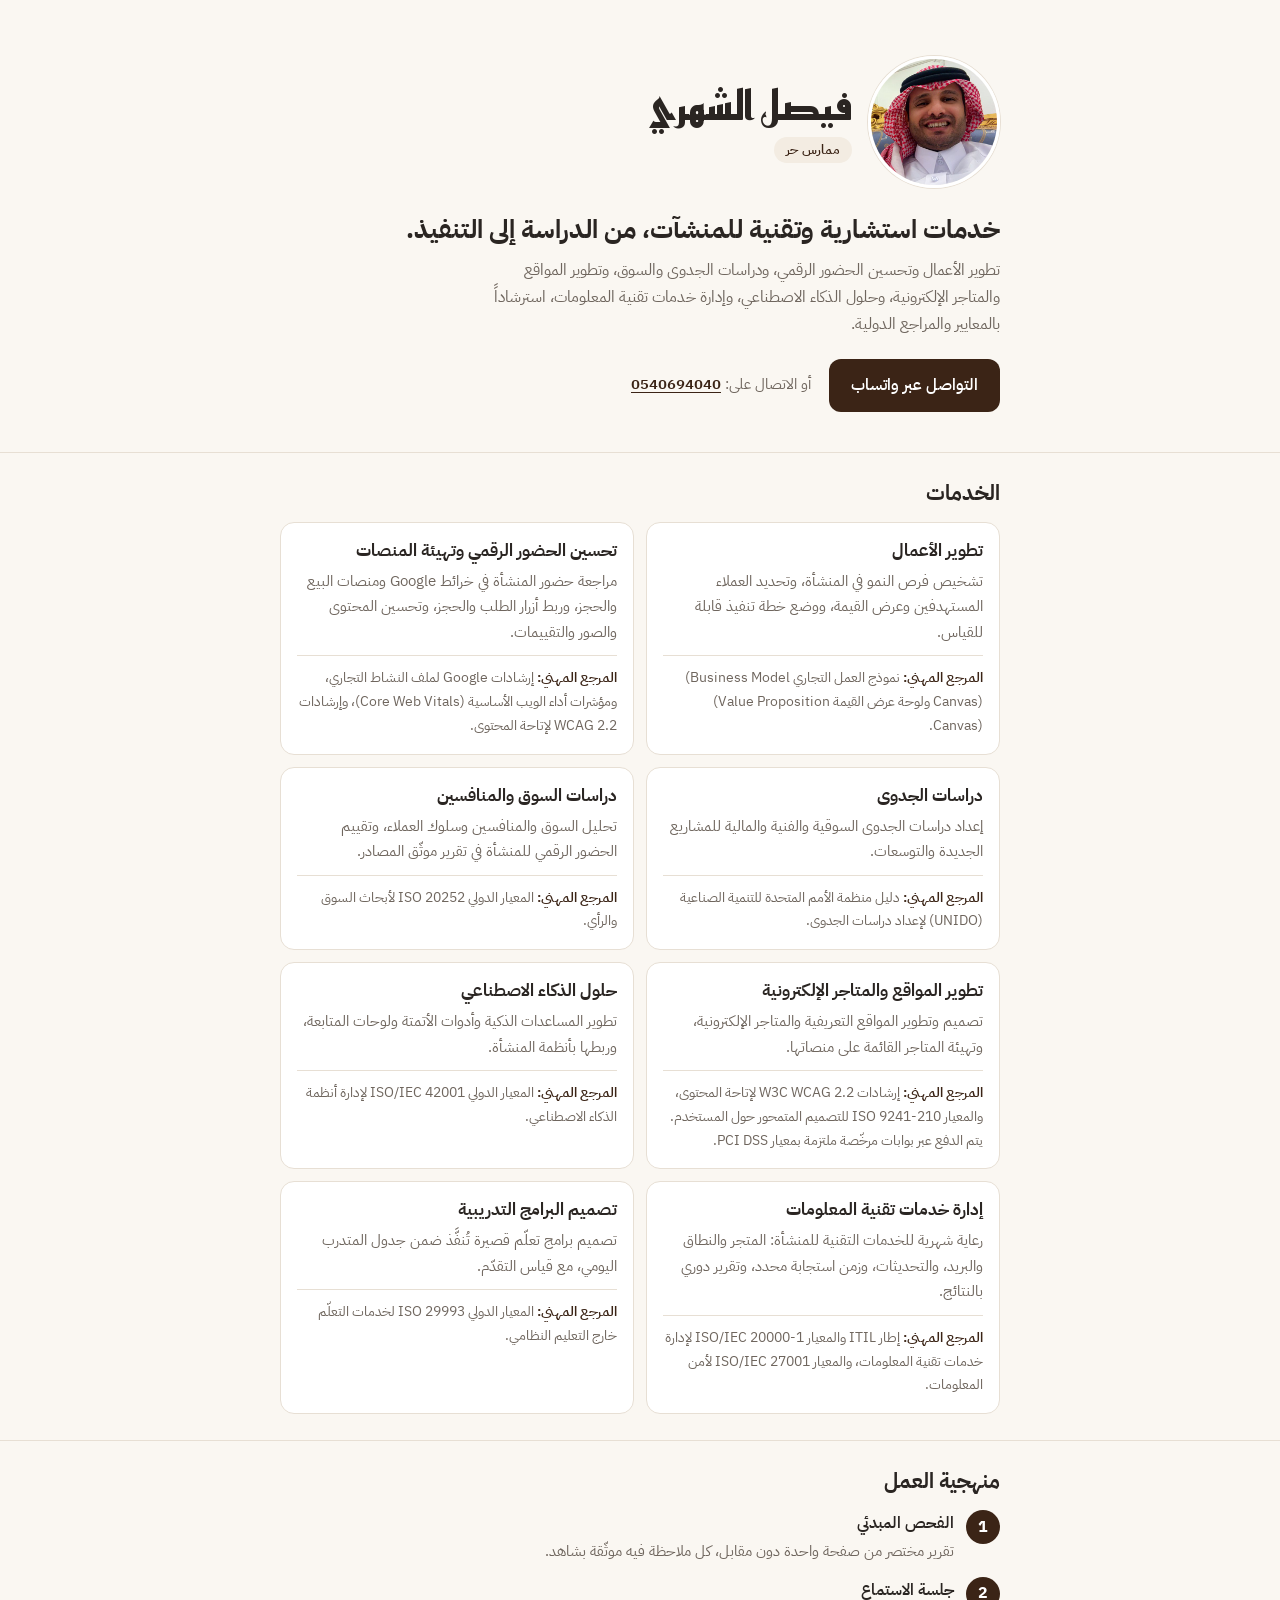
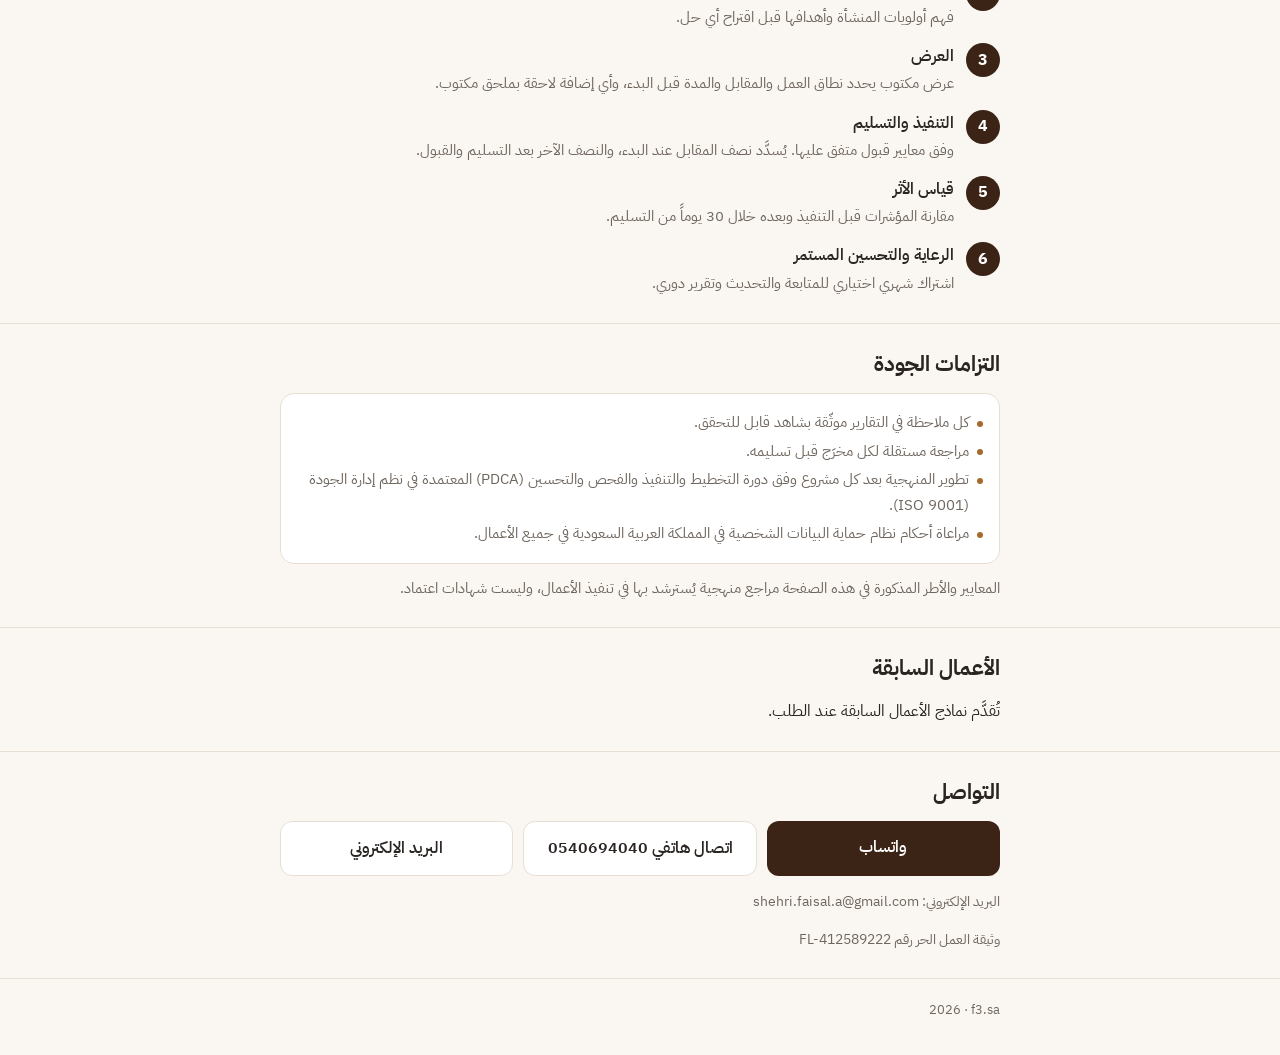
==== index.html @ 40092d1c "Profile: business development and digital presence services, six-step method, quality commitments Co" ====
<!DOCTYPE html>
<html lang="ar" dir="rtl">
<head>
<meta charset="utf-8">
<meta name="viewport" content="width=device-width, initial-scale=1">
<title>فيصل الشهري، ممارس حر</title>
<meta name="description" content="فيصل الشهري، ممارس حر: تطوير الأعمال، وتحسين الحضور الرقمي، ودراسات الجدوى والسوق، وتطوير المواقع والمتاجر الإلكترونية، وحلول الذكاء الاصطناعي، وإدارة خدمات تقنية المعلومات.">
<link rel="preconnect" href="https://fonts.googleapis.com">
<link rel="preconnect" href="https://fonts.gstatic.com" crossorigin>
<link href="https://fonts.googleapis.com/css2?family=IBM+Plex+Sans+Arabic:wght@400;500;600;700&family=Reem+Kufi:wght@700&display=swap" rel="stylesheet">
<style>
/* One column, one photo, one line, one main action. The display font is used for the name only. */
:root{
  color-scheme:light;
  --paper:#FAF7F2; --card:#FFFFFF; --ink:#2A2522; --muted:#6F665E; --accent:#A66A2C; --deep:#3B2416; --gold:#E3B261; --line:#E7DFD4; --tint:#F3ECE2;
  --font:'IBM Plex Sans Arabic','Segoe UI',Tahoma,sans-serif;
  --display:'Reem Kufi','IBM Plex Sans Arabic','Segoe UI',Tahoma,sans-serif;
}
*{box-sizing:border-box}
body{margin:0;background:var(--paper);color:var(--ink);font-family:var(--font);font-size:16px;line-height:1.7}
h1,h2,h3,p,ul,ol{margin:0;padding:0}
h2,h3{font-weight:700;line-height:1.4;text-wrap:balance}
a{color:inherit}
:focus-visible{outline:3px solid var(--gold);outline-offset:2px}
.wrap{max-width:760px;margin:0 auto;padding:0 20px}
bdi{unicode-bidi:isolate}

.hero{padding:36px 0 30px}
.who{display:flex;align-items:center;gap:16px}
.who img{flex:none;width:108px;height:108px;border-radius:50%;object-fit:cover;border:3px solid var(--card);box-shadow:0 0 0 1px var(--line)}
.who h1{font-family:var(--display);font-size:32px;line-height:1.25}
.chip{display:inline-block;margin-top:6px;font-size:13px;font-weight:600;color:var(--deep);background:var(--tint);border-radius:999px;padding:2px 12px}
.pitch{font-size:22px;font-weight:700;line-height:1.5;margin-top:22px;text-wrap:balance}
.sub{color:var(--muted);margin-top:8px;max-width:52ch}
.cta{display:flex;flex-wrap:wrap;align-items:center;gap:10px 18px;margin-top:20px}
.btn{display:inline-block;text-decoration:none;border-radius:12px;padding:13px 22px;font-weight:600;font-size:16px;background:var(--deep);color:#fff}
.btn.line{background:var(--card);color:var(--ink);border:1.5px solid var(--line)}
.plain{font-size:15px;color:var(--muted)}
.plain a{color:var(--deep);font-weight:600;text-underline-offset:3px}

section{padding:26px 0;border-top:1px solid var(--line)}
section > .wrap > h2{font-size:21px;margin-bottom:14px}
.cards{display:grid;grid-template-columns:1fr;gap:12px}
.card{background:var(--card);border:1px solid var(--line);border-radius:14px;padding:16px}
.card h3{font-size:17px;margin-bottom:6px}
.card p{font-size:15px;color:var(--muted)}
.card .std{margin-top:10px;padding-top:10px;border-top:1px solid var(--line);font-size:14px}
.card .std b{color:var(--deep);font-weight:600}
.card ul{list-style:none;display:grid;gap:3px;color:var(--muted);font-size:15px}
.card li{padding-inline-start:14px;position:relative}
.card li::before{content:"";position:absolute;inset-inline-start:0;top:.72em;width:6px;height:6px;border-radius:50%;background:var(--accent)}
.also{margin-top:12px;font-size:15px;color:var(--muted)}

.steps{list-style:none;display:grid;gap:12px;counter-reset:s}
.steps li{counter-increment:s;display:grid;grid-template-columns:34px 1fr;gap:12px;align-items:start}
.steps li::before{content:counter(s);width:34px;height:34px;border-radius:50%;background:var(--deep);color:#fff;font-weight:700;display:grid;place-items:center}
.steps b{display:block;font-weight:600}
.steps span{color:var(--muted);font-size:15px}

.contact .btns{display:grid;grid-template-columns:1fr;gap:10px}
.contact .btn{text-align:center}
.doc{margin-top:14px;font-size:14px;color:var(--muted)}
footer{padding:20px 0 34px;border-top:1px solid var(--line);font-size:13px;color:var(--muted)}

@media (min-width:640px){
  .hero{padding:56px 0 40px}
  .who img{width:132px;height:132px}
  .who h1{font-size:40px}
  .pitch{font-size:26px}
  .cards{grid-template-columns:1fr 1fr}
  .contact .btns{grid-template-columns:repeat(3,1fr)}
}
</style>
</head>
<body>

<header class="hero">
  <div class="wrap">
    <div class="who">
      <img src="img/faisal.jpg" width="132" height="132" alt="فيصل الشهري">
      <div>
        <h1>فيصل الشهري</h1>
        <span class="chip">ممارس حر</span>
      </div>
    </div>
    <p class="pitch">خدمات استشارية وتقنية للمنشآت، من الدراسة إلى التنفيذ.</p>
    <p class="sub">تطوير الأعمال وتحسين الحضور الرقمي، ودراسات الجدوى والسوق، وتطوير المواقع والمتاجر الإلكترونية، وحلول الذكاء الاصطناعي، وإدارة خدمات تقنية المعلومات، استرشاداً بالمعايير والمراجع الدولية.</p>
    <div class="cta">
      <a class="btn" id="cta" href="https://wa.me/966540694040">التواصل عبر واتساب</a>
      <span class="plain">أو الاتصال على: <a href="tel:+966540694040"><bdi dir="ltr">0540694040</bdi></a></span>
    </div>
  </div>
</header>

<main>
  <section id="services">
    <div class="wrap">
      <h2>الخدمات</h2>
      <div class="cards">
        <div class="card">
          <h3>تطوير الأعمال</h3>
          <p>تشخيص فرص النمو في المنشأة، وتحديد العملاء المستهدفين وعرض القيمة، ووضع خطة تنفيذ قابلة للقياس.</p>
          <p class="std"><b>المرجع المهني:</b> نموذج العمل التجاري <bdi dir="ltr">(Business Model Canvas)</bdi> ولوحة عرض القيمة <bdi dir="ltr">(Value Proposition Canvas)</bdi>.</p>
        </div>
        <div class="card">
          <h3>تحسين الحضور الرقمي وتهيئة المنصات</h3>
          <p>مراجعة حضور المنشأة في خرائط Google ومنصات البيع والحجز، وربط أزرار الطلب والحجز، وتحسين المحتوى والصور والتقييمات.</p>
          <p class="std"><b>المرجع المهني:</b> إرشادات Google لملف النشاط التجاري، ومؤشرات أداء الويب الأساسية <bdi dir="ltr">(Core Web Vitals)</bdi>، وإرشادات <bdi dir="ltr">WCAG 2.2</bdi> لإتاحة المحتوى.</p>
        </div>
        <div class="card">
          <h3>دراسات الجدوى</h3>
          <p>إعداد دراسات الجدوى السوقية والفنية والمالية للمشاريع الجديدة والتوسعات.</p>
          <p class="std"><b>المرجع المهني:</b> دليل منظمة الأمم المتحدة للتنمية الصناعية <bdi dir="ltr">(UNIDO)</bdi> لإعداد دراسات الجدوى.</p>
        </div>
        <div class="card">
          <h3>دراسات السوق والمنافسين</h3>
          <p>تحليل السوق والمنافسين وسلوك العملاء، وتقييم الحضور الرقمي للمنشأة في تقرير موثّق المصادر.</p>
          <p class="std"><b>المرجع المهني:</b> المعيار الدولي <bdi dir="ltr">ISO 20252</bdi> لأبحاث السوق والرأي.</p>
        </div>
        <div class="card">
          <h3>تطوير المواقع والمتاجر الإلكترونية</h3>
          <p>تصميم وتطوير المواقع التعريفية والمتاجر الإلكترونية، وتهيئة المتاجر القائمة على منصاتها.</p>
          <p class="std"><b>المرجع المهني:</b> إرشادات <bdi dir="ltr">W3C WCAG 2.2</bdi> لإتاحة المحتوى، والمعيار <bdi dir="ltr">ISO 9241-210</bdi> للتصميم المتمحور حول المستخدم. يتم الدفع عبر بوابات مرخّصة ملتزمة بمعيار <bdi dir="ltr">PCI DSS</bdi>.</p>
        </div>
        <div class="card">
          <h3>حلول الذكاء الاصطناعي</h3>
          <p>تطوير المساعدات الذكية وأدوات الأتمتة ولوحات المتابعة، وربطها بأنظمة المنشأة.</p>
          <p class="std"><b>المرجع المهني:</b> المعيار الدولي <bdi dir="ltr">ISO/IEC 42001</bdi> لإدارة أنظمة الذكاء الاصطناعي.</p>
        </div>
        <div class="card">
          <h3>إدارة خدمات تقنية المعلومات</h3>
          <p>رعاية شهرية للخدمات التقنية للمنشأة: المتجر والنطاق والبريد، والتحديثات، وزمن استجابة محدد، وتقرير دوري بالنتائج.</p>
          <p class="std"><b>المرجع المهني:</b> إطار <bdi dir="ltr">ITIL</bdi> والمعيار <bdi dir="ltr">ISO/IEC 20000-1</bdi> لإدارة خدمات تقنية المعلومات، والمعيار <bdi dir="ltr">ISO/IEC 27001</bdi> لأمن المعلومات.</p>
        </div>
        <div class="card">
          <h3>تصميم البرامج التدريبية</h3>
          <p>تصميم برامج تعلّم قصيرة تُنفَّذ ضمن جدول المتدرب اليومي، مع قياس التقدّم.</p>
          <p class="std"><b>المرجع المهني:</b> المعيار الدولي <bdi dir="ltr">ISO 29993</bdi> لخدمات التعلّم خارج التعليم النظامي.</p>
        </div>
      </div>
    </div>
  </section>

  <section id="how">
    <div class="wrap">
      <h2>منهجية العمل</h2>
      <ol class="steps">
        <li><div><b>الفحص المبدئي</b><span>تقرير مختصر من صفحة واحدة دون مقابل، كل ملاحظة فيه موثّقة بشاهد.</span></div></li>
        <li><div><b>جلسة الاستماع</b><span>فهم أولويات المنشأة وأهدافها قبل اقتراح أي حل.</span></div></li>
        <li><div><b>العرض</b><span>عرض مكتوب يحدد نطاق العمل والمقابل والمدة قبل البدء، وأي إضافة لاحقة بملحق مكتوب.</span></div></li>
        <li><div><b>التنفيذ والتسليم</b><span>وفق معايير قبول متفق عليها. يُسدَّد نصف المقابل عند البدء، والنصف الآخر بعد التسليم والقبول.</span></div></li>
        <li><div><b>قياس الأثر</b><span>مقارنة المؤشرات قبل التنفيذ وبعده خلال 30 يوماً من التسليم.</span></div></li>
        <li><div><b>الرعاية والتحسين المستمر</b><span>اشتراك شهري اختياري للمتابعة والتحديث وتقرير دوري.</span></div></li>
      </ol>
    </div>
  </section>

  <section id="quality">
    <div class="wrap">
      <h2>التزامات الجودة</h2>
      <div class="card">
        <ul>
          <li>كل ملاحظة في التقارير موثّقة بشاهد قابل للتحقق.</li>
          <li>مراجعة مستقلة لكل مخرَج قبل تسليمه.</li>
          <li>تطوير المنهجية بعد كل مشروع وفق دورة التخطيط والتنفيذ والفحص والتحسين <bdi dir="ltr">(PDCA)</bdi> المعتمدة في نظم إدارة الجودة <bdi dir="ltr">(ISO 9001)</bdi>.</li>
          <li>مراعاة أحكام نظام حماية البيانات الشخصية في المملكة العربية السعودية في جميع الأعمال.</li>
        </ul>
      </div>
      <p class="also">المعايير والأطر المذكورة في هذه الصفحة مراجع منهجية يُسترشد بها في تنفيذ الأعمال، وليست شهادات اعتماد.</p>
    </div>
  </section>

  <section id="work">
    <div class="wrap">
      <h2>الأعمال السابقة</h2>
      <p>تُقدَّم نماذج الأعمال السابقة عند الطلب.</p>
    </div>
  </section>

  <section id="contact" class="contact">
    <div class="wrap">
      <h2>التواصل</h2>
      <div class="btns">
        <a class="btn" href="https://wa.me/966540694040">واتساب</a>
        <a class="btn line" href="tel:+966540694040">اتصال هاتفي <bdi dir="ltr">0540694040</bdi></a>
        <a class="btn line" href="mailto:shehri.faisal.a@gmail.com">البريد الإلكتروني</a>
      </div>
      <p class="doc">البريد الإلكتروني: <bdi dir="ltr">shehri.faisal.a@gmail.com</bdi></p>
      <p class="doc">وثيقة العمل الحر رقم <bdi dir="ltr">FL-412589222</bdi></p>
    </div>
  </section>
</main>

<footer>
  <div class="wrap"><bdi dir="ltr">f3.sa</bdi> · 2026</div>
</footer>

</body>
</html>
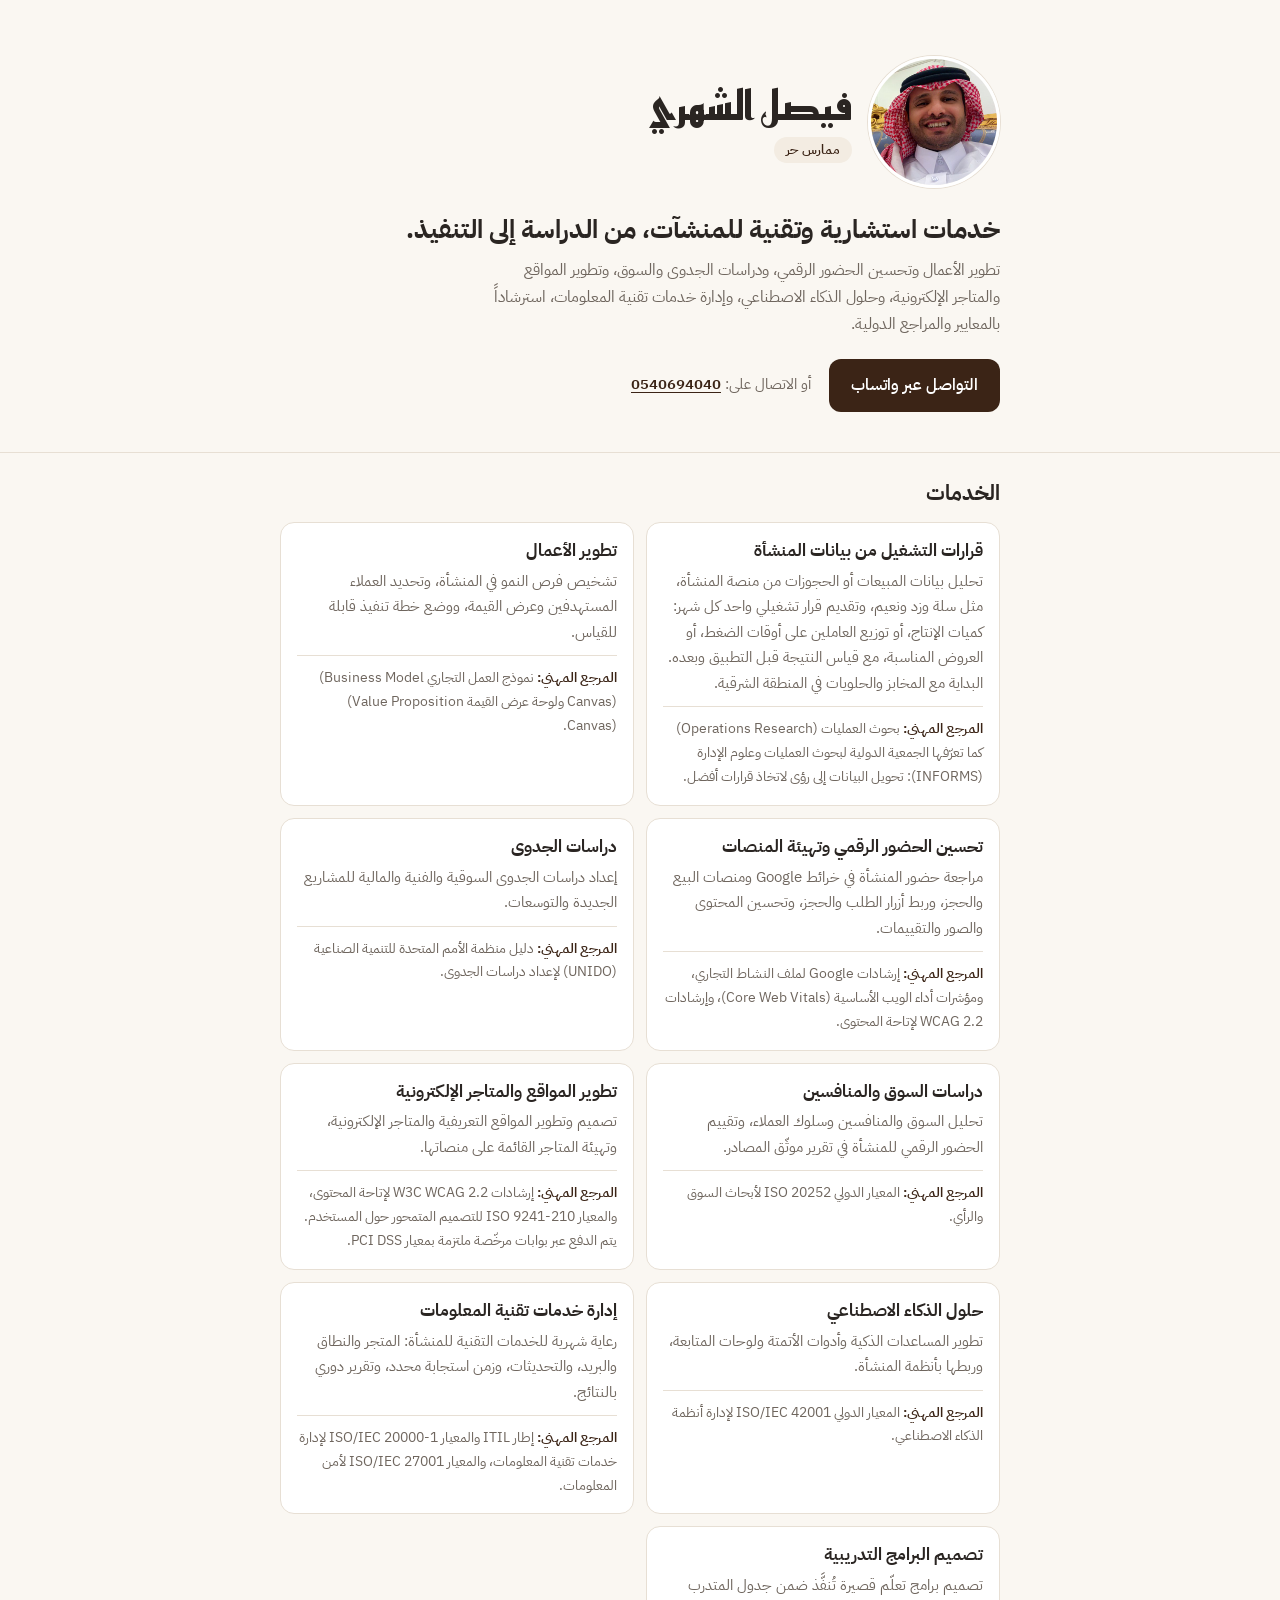
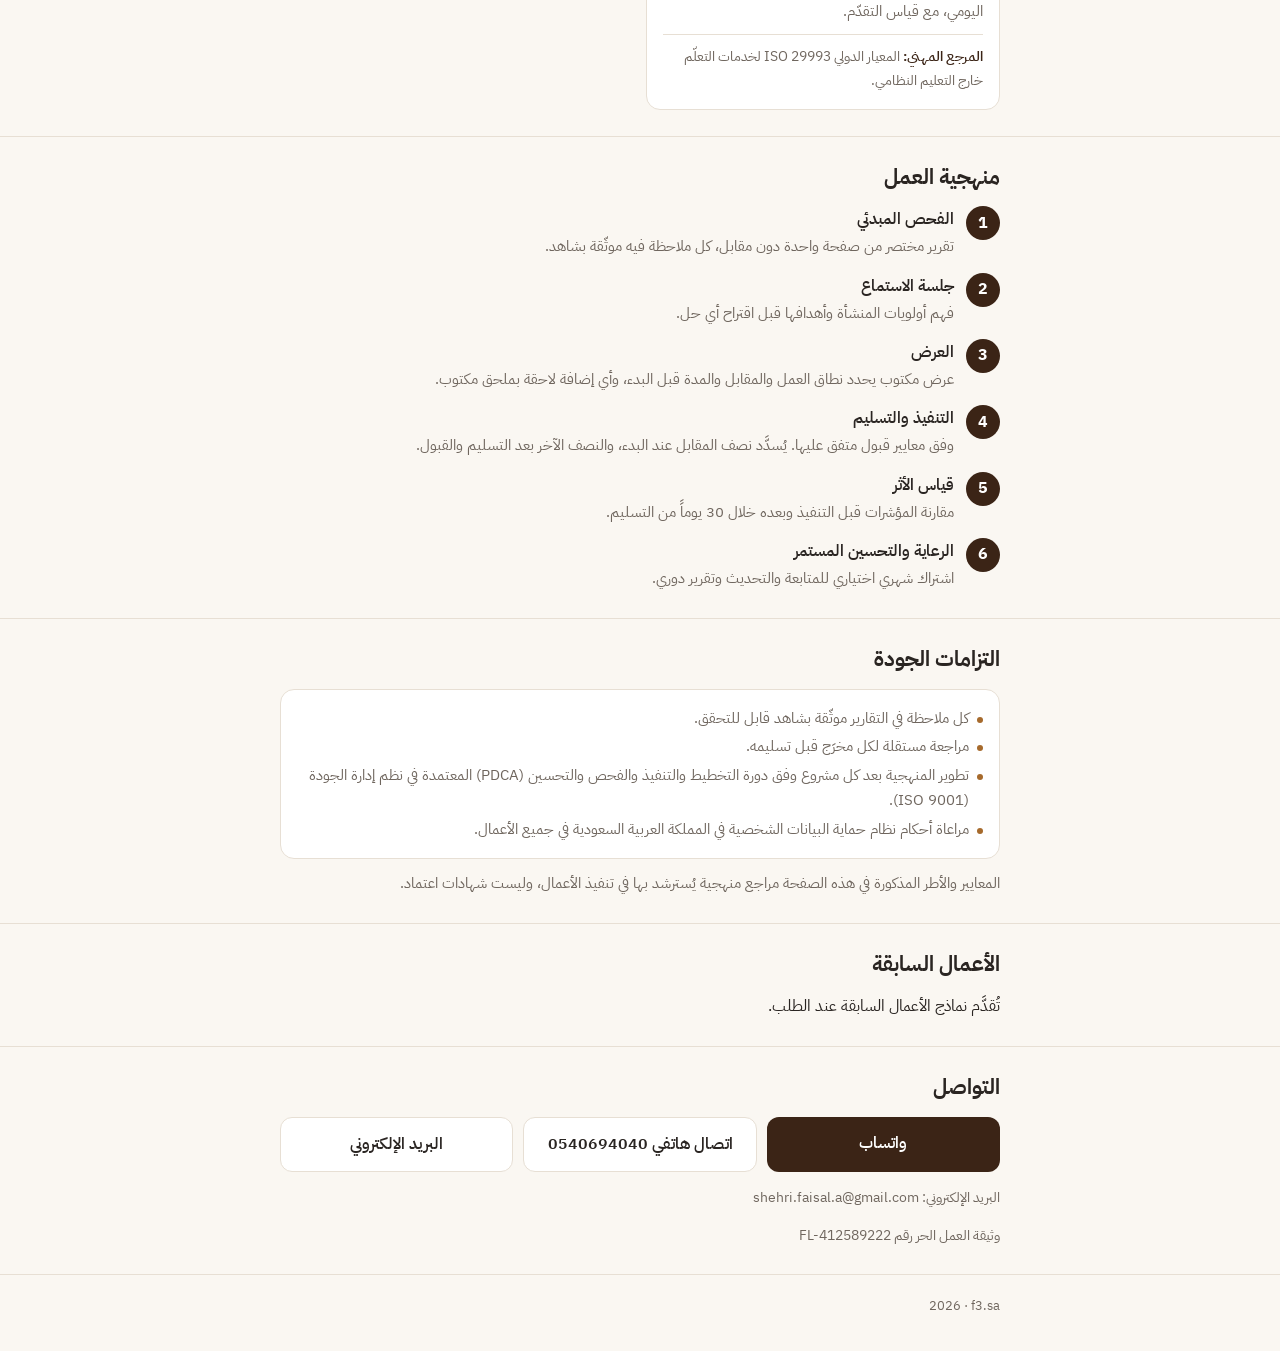
==== commit 08d47951: "Services: operations decisions from business data (operations research), first card Co-Authored-By: " ====
--- a/index.html
+++ b/index.html
@@ -98,6 +98,11 @@
       <h2>الخدمات</h2>
       <div class="cards">
         <div class="card">
+          <h3>قرارات التشغيل من بيانات المنشأة</h3>
+          <p>تحليل بيانات المبيعات أو الحجوزات من منصة المنشأة، مثل سلة وزد ونعيم، وتقديم قرار تشغيلي واحد كل شهر: كميات الإنتاج، أو توزيع العاملين على أوقات الضغط، أو العروض المناسبة، مع قياس النتيجة قبل التطبيق وبعده. البداية مع المخابز والحلويات في المنطقة الشرقية.</p>
+          <p class="std"><b>المرجع المهني:</b> بحوث العمليات <bdi dir="ltr">(Operations Research)</bdi> كما تعرّفها الجمعية الدولية لبحوث العمليات وعلوم الإدارة <bdi dir="ltr">(INFORMS)</bdi>: تحويل البيانات إلى رؤى لاتخاذ قرارات أفضل.</p>
+        </div>
+        <div class="card">
           <h3>تطوير الأعمال</h3>
           <p>تشخيص فرص النمو في المنشأة، وتحديد العملاء المستهدفين وعرض القيمة، ووضع خطة تنفيذ قابلة للقياس.</p>
           <p class="std"><b>المرجع المهني:</b> نموذج العمل التجاري <bdi dir="ltr">(Business Model Canvas)</bdi> ولوحة عرض القيمة <bdi dir="ltr">(Value Proposition Canvas)</bdi>.</p>
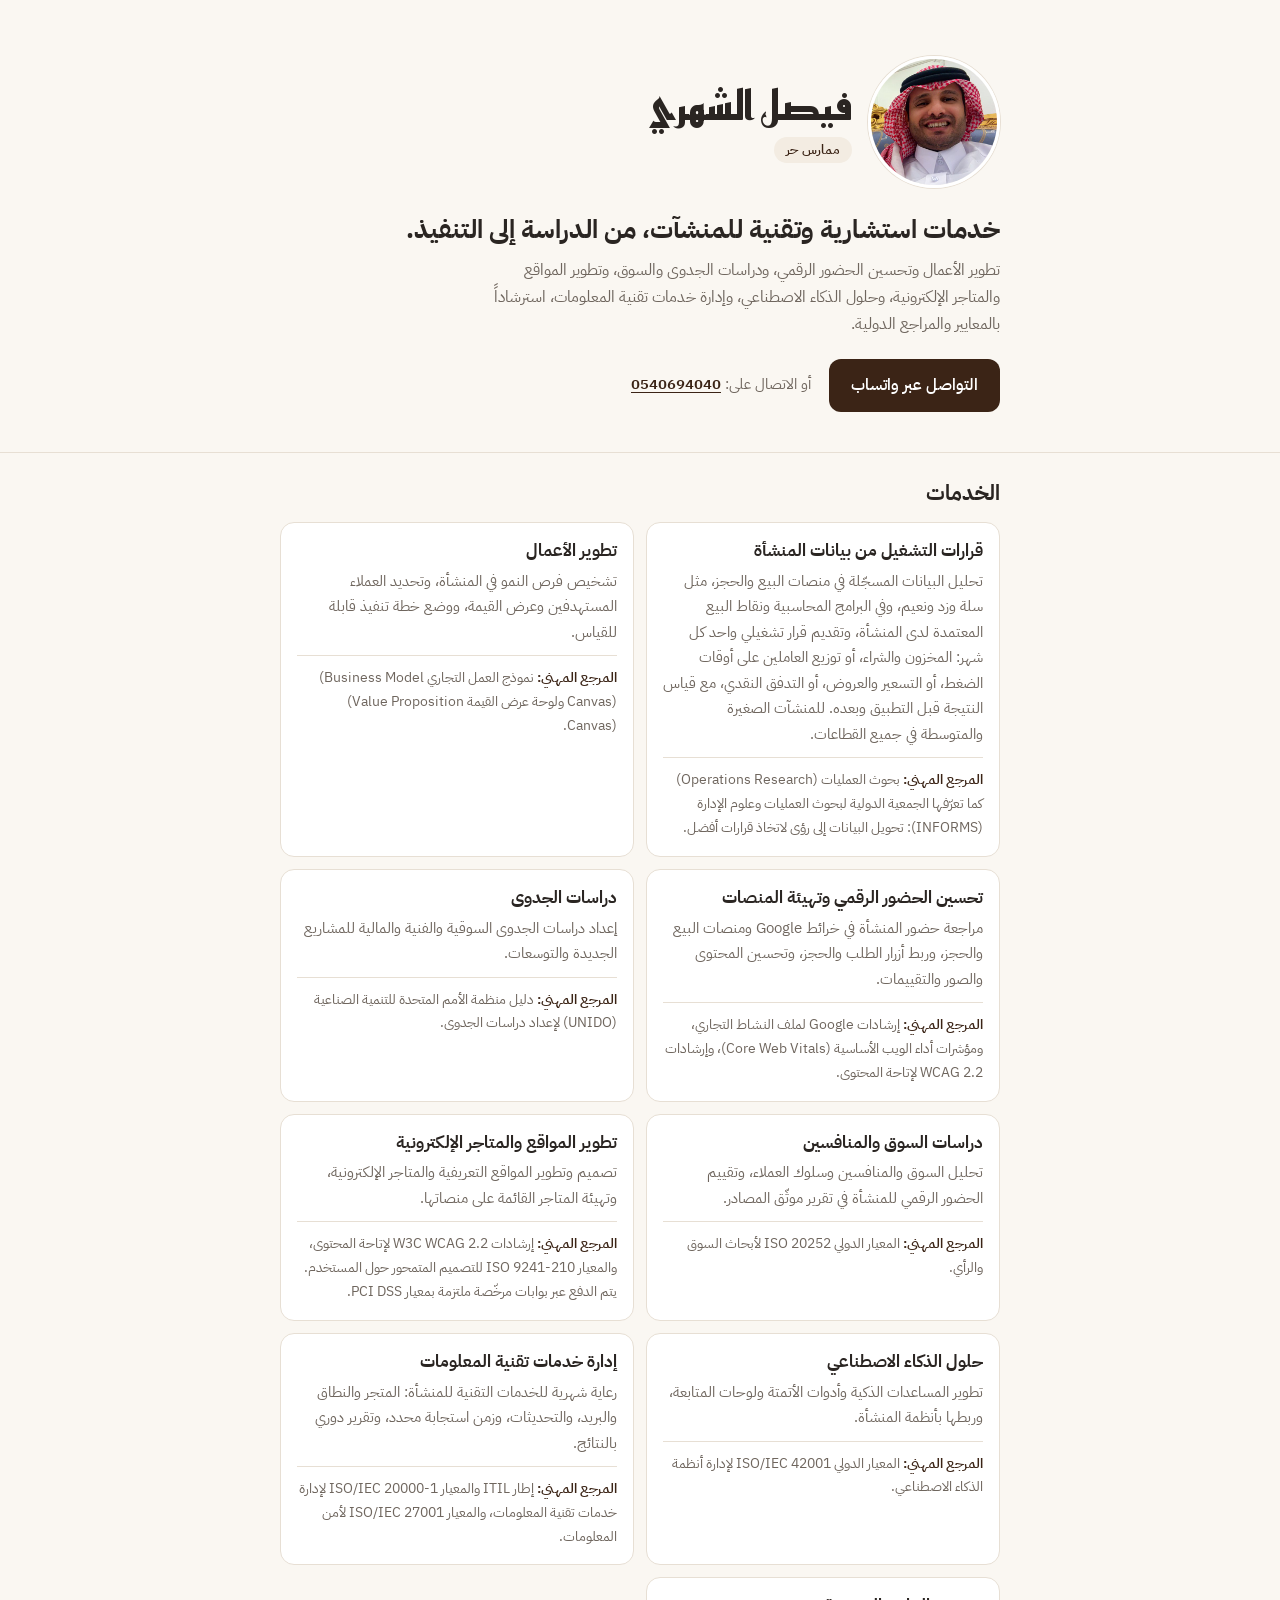
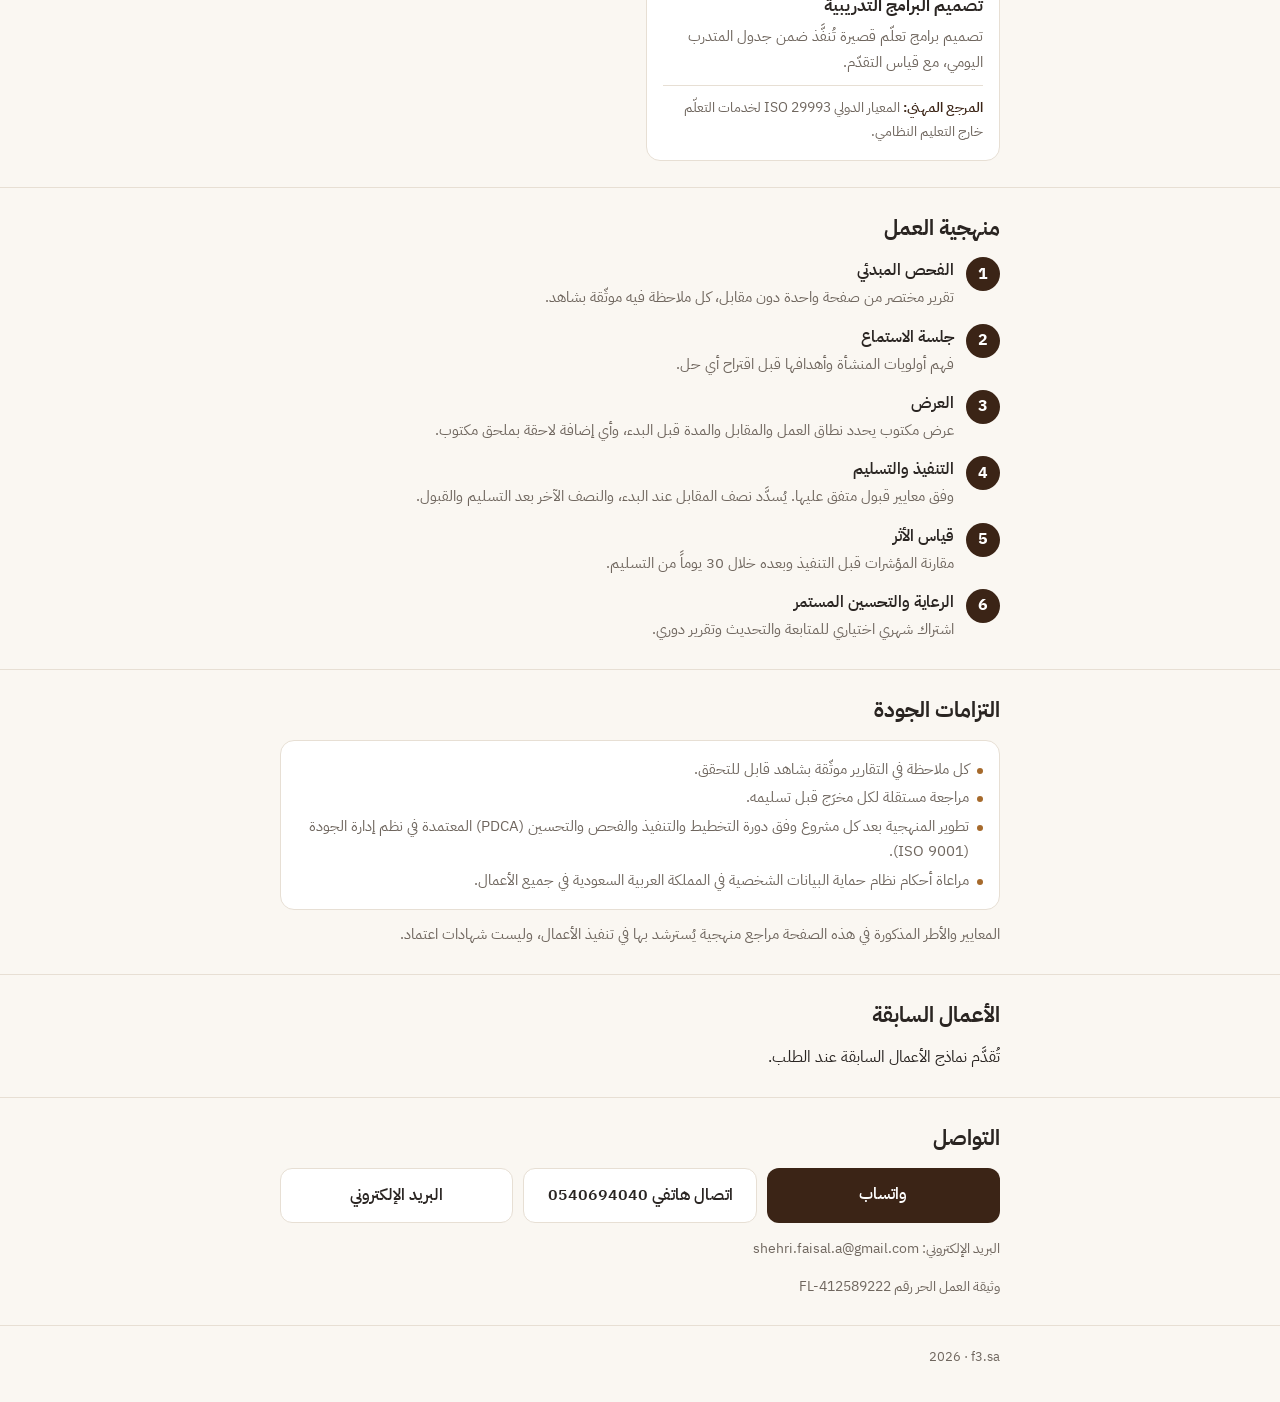
==== commit bba8ca54: "Services: operations decisions card covers all small and medium businesses, data from sales, booking" ====
--- a/index.html
+++ b/index.html
@@ -99,7 +99,7 @@
       <div class="cards">
         <div class="card">
           <h3>قرارات التشغيل من بيانات المنشأة</h3>
-          <p>تحليل بيانات المبيعات أو الحجوزات من منصة المنشأة، مثل سلة وزد ونعيم، وتقديم قرار تشغيلي واحد كل شهر: كميات الإنتاج، أو توزيع العاملين على أوقات الضغط، أو العروض المناسبة، مع قياس النتيجة قبل التطبيق وبعده. البداية مع المخابز والحلويات في المنطقة الشرقية.</p>
+          <p>تحليل البيانات المسجّلة في منصات البيع والحجز، مثل سلة وزد ونعيم، وفي البرامج المحاسبية ونقاط البيع المعتمدة لدى المنشأة، وتقديم قرار تشغيلي واحد كل شهر: المخزون والشراء، أو توزيع العاملين على أوقات الضغط، أو التسعير والعروض، أو التدفق النقدي، مع قياس النتيجة قبل التطبيق وبعده. للمنشآت الصغيرة والمتوسطة في جميع القطاعات.</p>
           <p class="std"><b>المرجع المهني:</b> بحوث العمليات <bdi dir="ltr">(Operations Research)</bdi> كما تعرّفها الجمعية الدولية لبحوث العمليات وعلوم الإدارة <bdi dir="ltr">(INFORMS)</bdi>: تحويل البيانات إلى رؤى لاتخاذ قرارات أفضل.</p>
         </div>
         <div class="card">
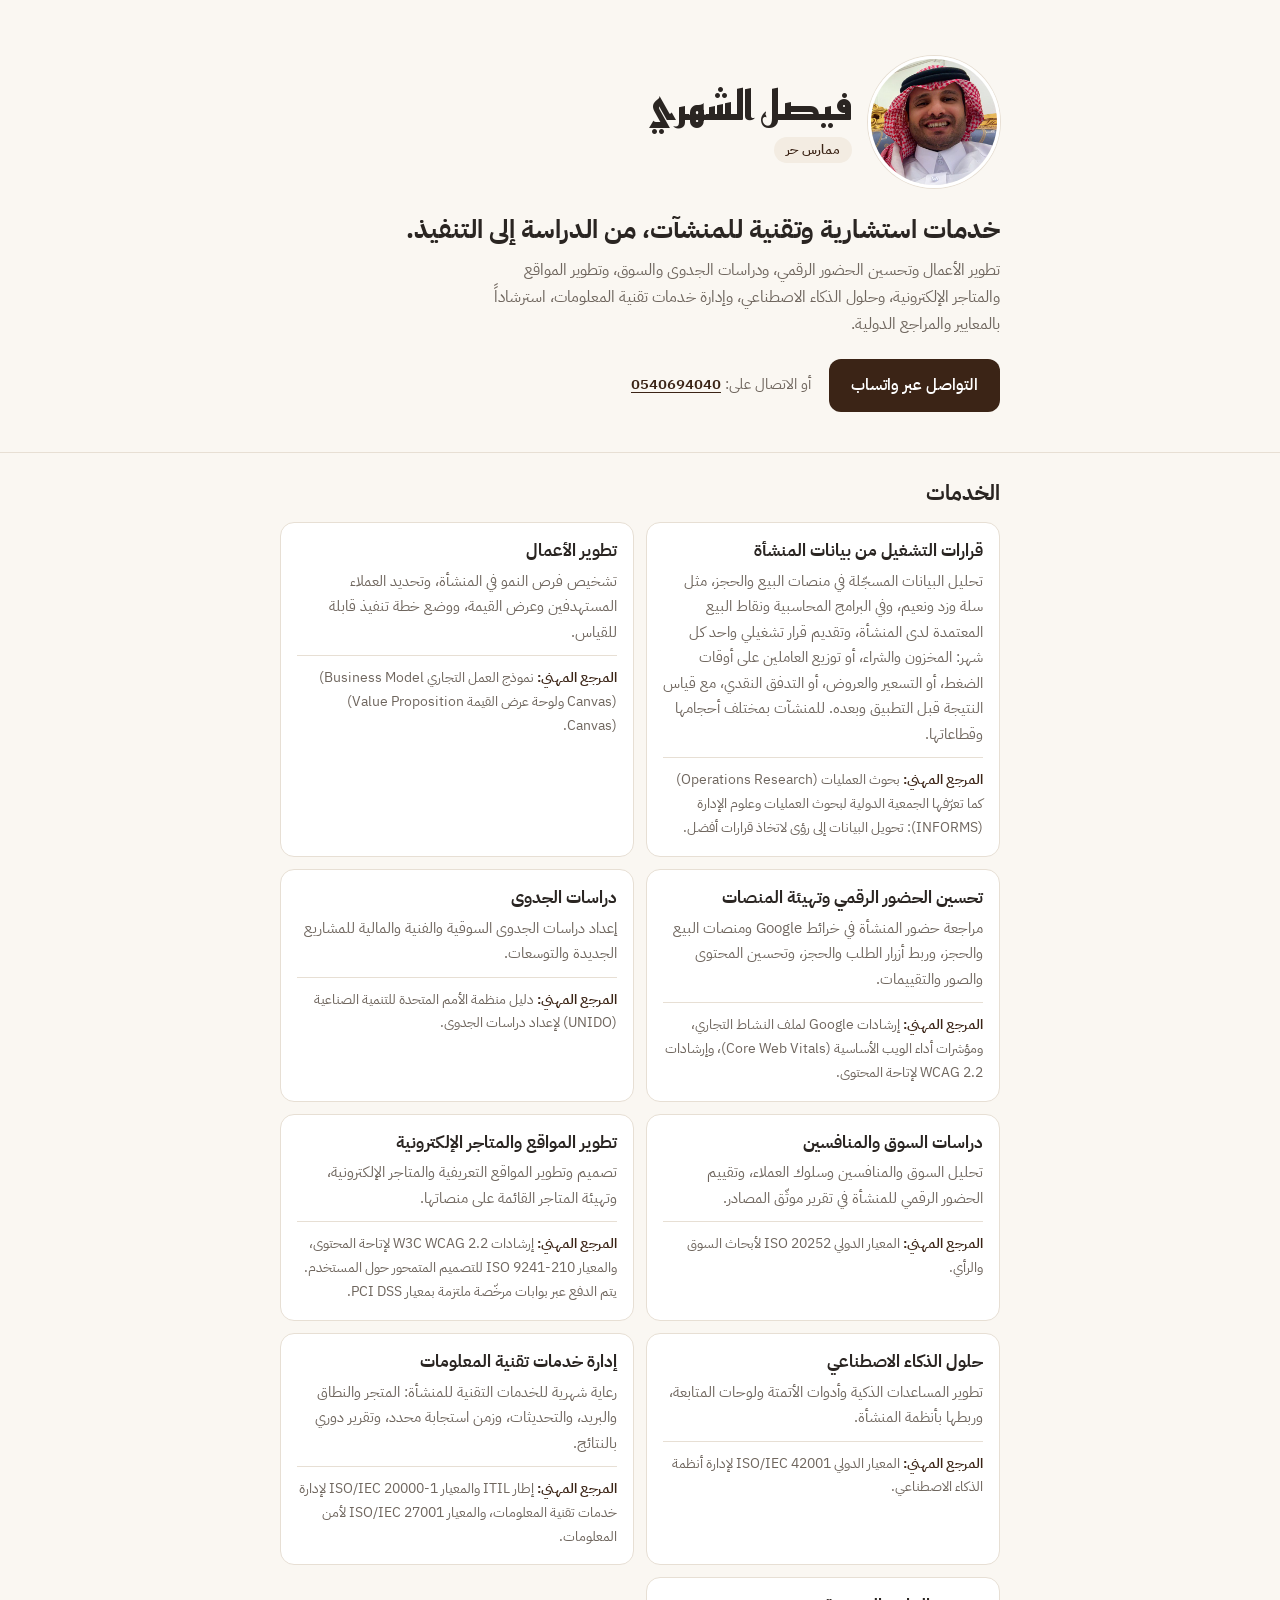
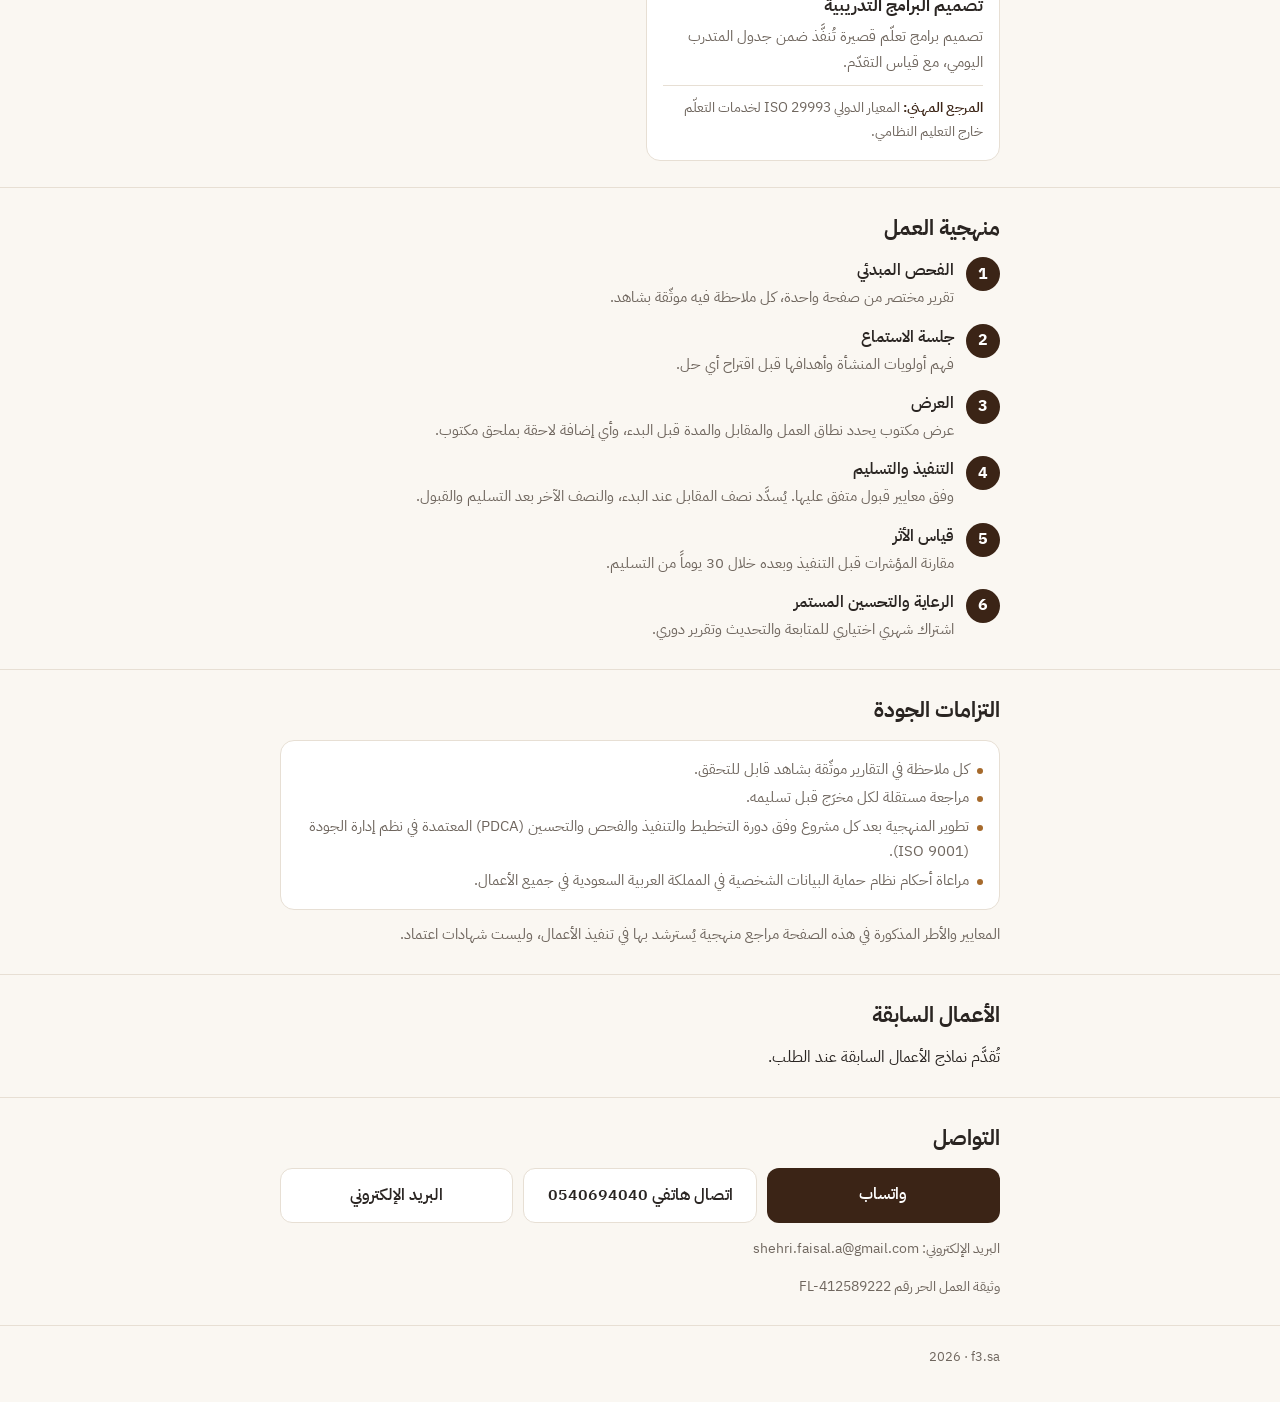
==== commit 55e96d29: "Services: operations decisions card covers businesses of all sizes; method step 1 wording Co-Authore" ====
--- a/index.html
+++ b/index.html
@@ -99,7 +99,7 @@
       <div class="cards">
         <div class="card">
           <h3>قرارات التشغيل من بيانات المنشأة</h3>
-          <p>تحليل البيانات المسجّلة في منصات البيع والحجز، مثل سلة وزد ونعيم، وفي البرامج المحاسبية ونقاط البيع المعتمدة لدى المنشأة، وتقديم قرار تشغيلي واحد كل شهر: المخزون والشراء، أو توزيع العاملين على أوقات الضغط، أو التسعير والعروض، أو التدفق النقدي، مع قياس النتيجة قبل التطبيق وبعده. للمنشآت الصغيرة والمتوسطة في جميع القطاعات.</p>
+          <p>تحليل البيانات المسجّلة في منصات البيع والحجز، مثل سلة وزد ونعيم، وفي البرامج المحاسبية ونقاط البيع المعتمدة لدى المنشأة، وتقديم قرار تشغيلي واحد كل شهر: المخزون والشراء، أو توزيع العاملين على أوقات الضغط، أو التسعير والعروض، أو التدفق النقدي، مع قياس النتيجة قبل التطبيق وبعده. للمنشآت بمختلف أحجامها وقطاعاتها.</p>
           <p class="std"><b>المرجع المهني:</b> بحوث العمليات <bdi dir="ltr">(Operations Research)</bdi> كما تعرّفها الجمعية الدولية لبحوث العمليات وعلوم الإدارة <bdi dir="ltr">(INFORMS)</bdi>: تحويل البيانات إلى رؤى لاتخاذ قرارات أفضل.</p>
         </div>
         <div class="card">
@@ -150,7 +150,7 @@
     <div class="wrap">
       <h2>منهجية العمل</h2>
       <ol class="steps">
-        <li><div><b>الفحص المبدئي</b><span>تقرير مختصر من صفحة واحدة دون مقابل، كل ملاحظة فيه موثّقة بشاهد.</span></div></li>
+        <li><div><b>الفحص المبدئي</b><span>تقرير مختصر من صفحة واحدة، كل ملاحظة فيه موثّقة بشاهد.</span></div></li>
         <li><div><b>جلسة الاستماع</b><span>فهم أولويات المنشأة وأهدافها قبل اقتراح أي حل.</span></div></li>
         <li><div><b>العرض</b><span>عرض مكتوب يحدد نطاق العمل والمقابل والمدة قبل البدء، وأي إضافة لاحقة بملحق مكتوب.</span></div></li>
         <li><div><b>التنفيذ والتسليم</b><span>وفق معايير قبول متفق عليها. يُسدَّد نصف المقابل عند البدء، والنصف الآخر بعد التسليم والقبول.</span></div></li>
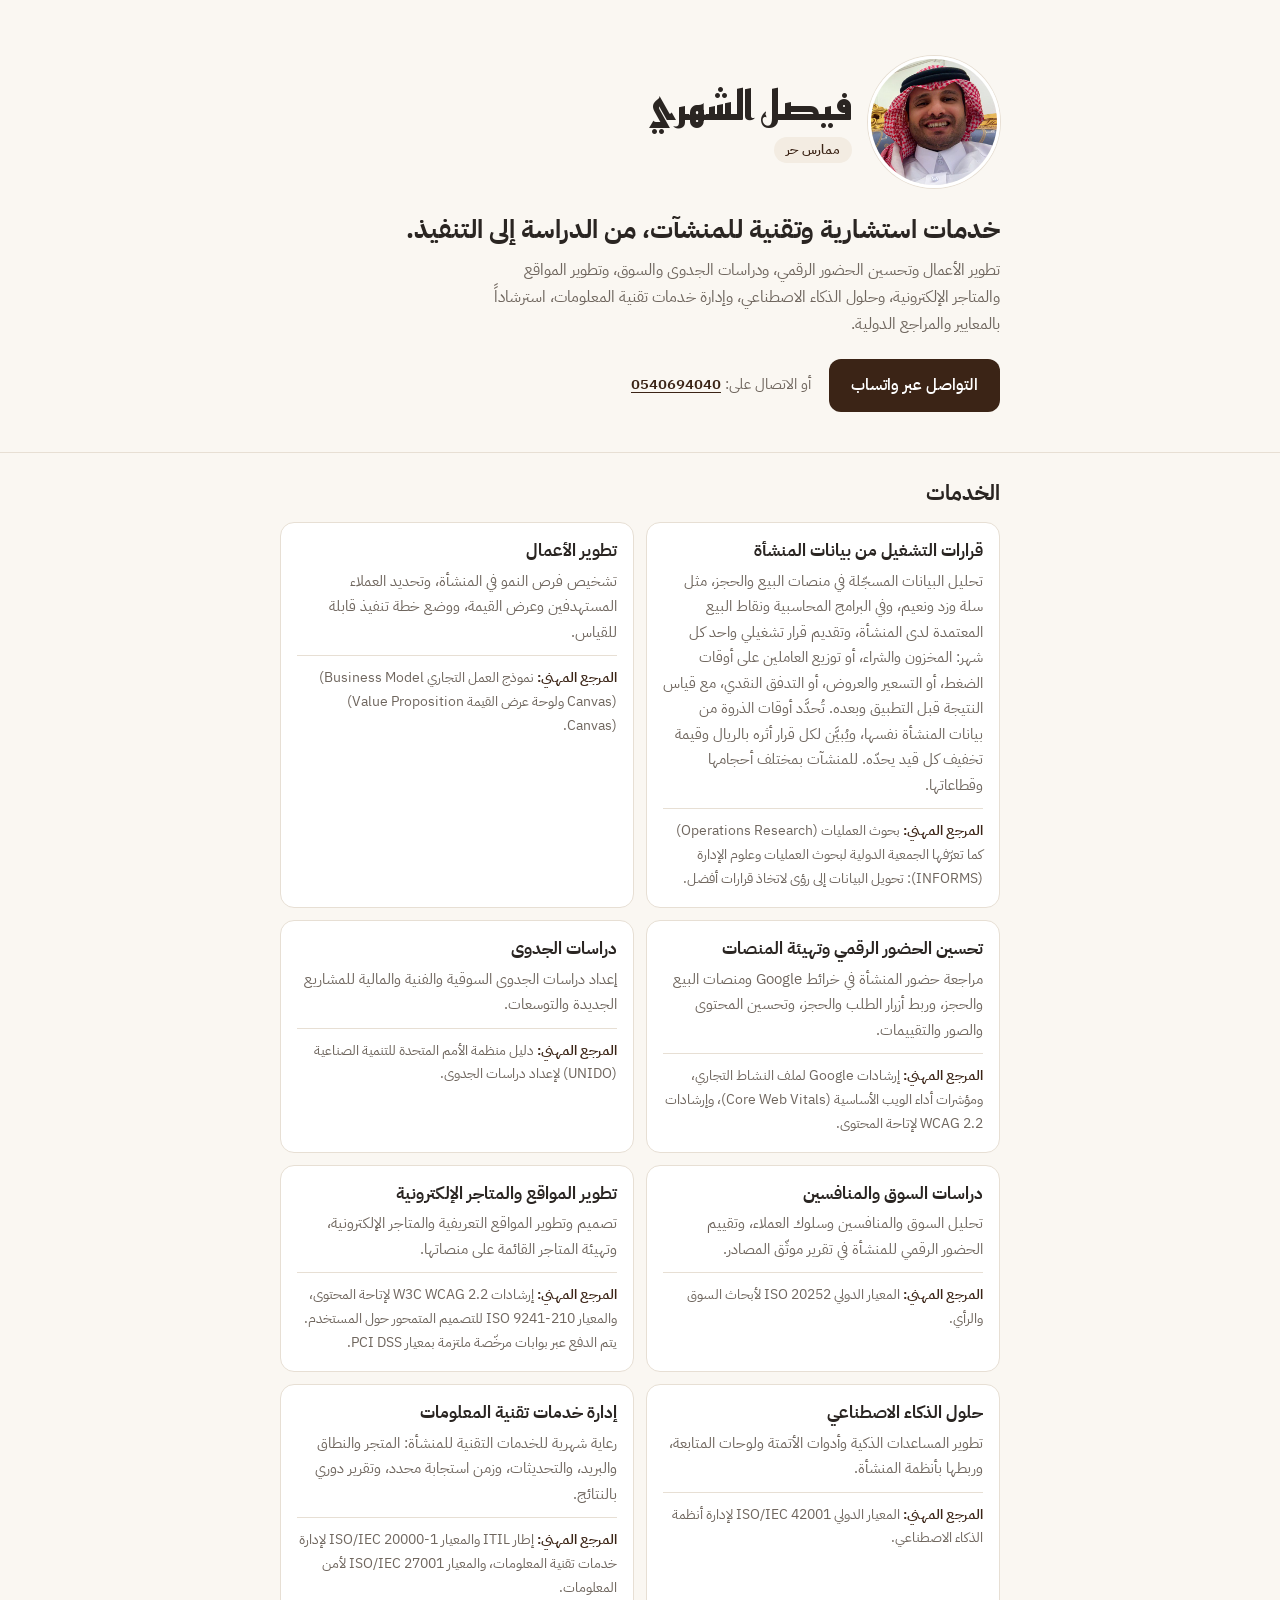
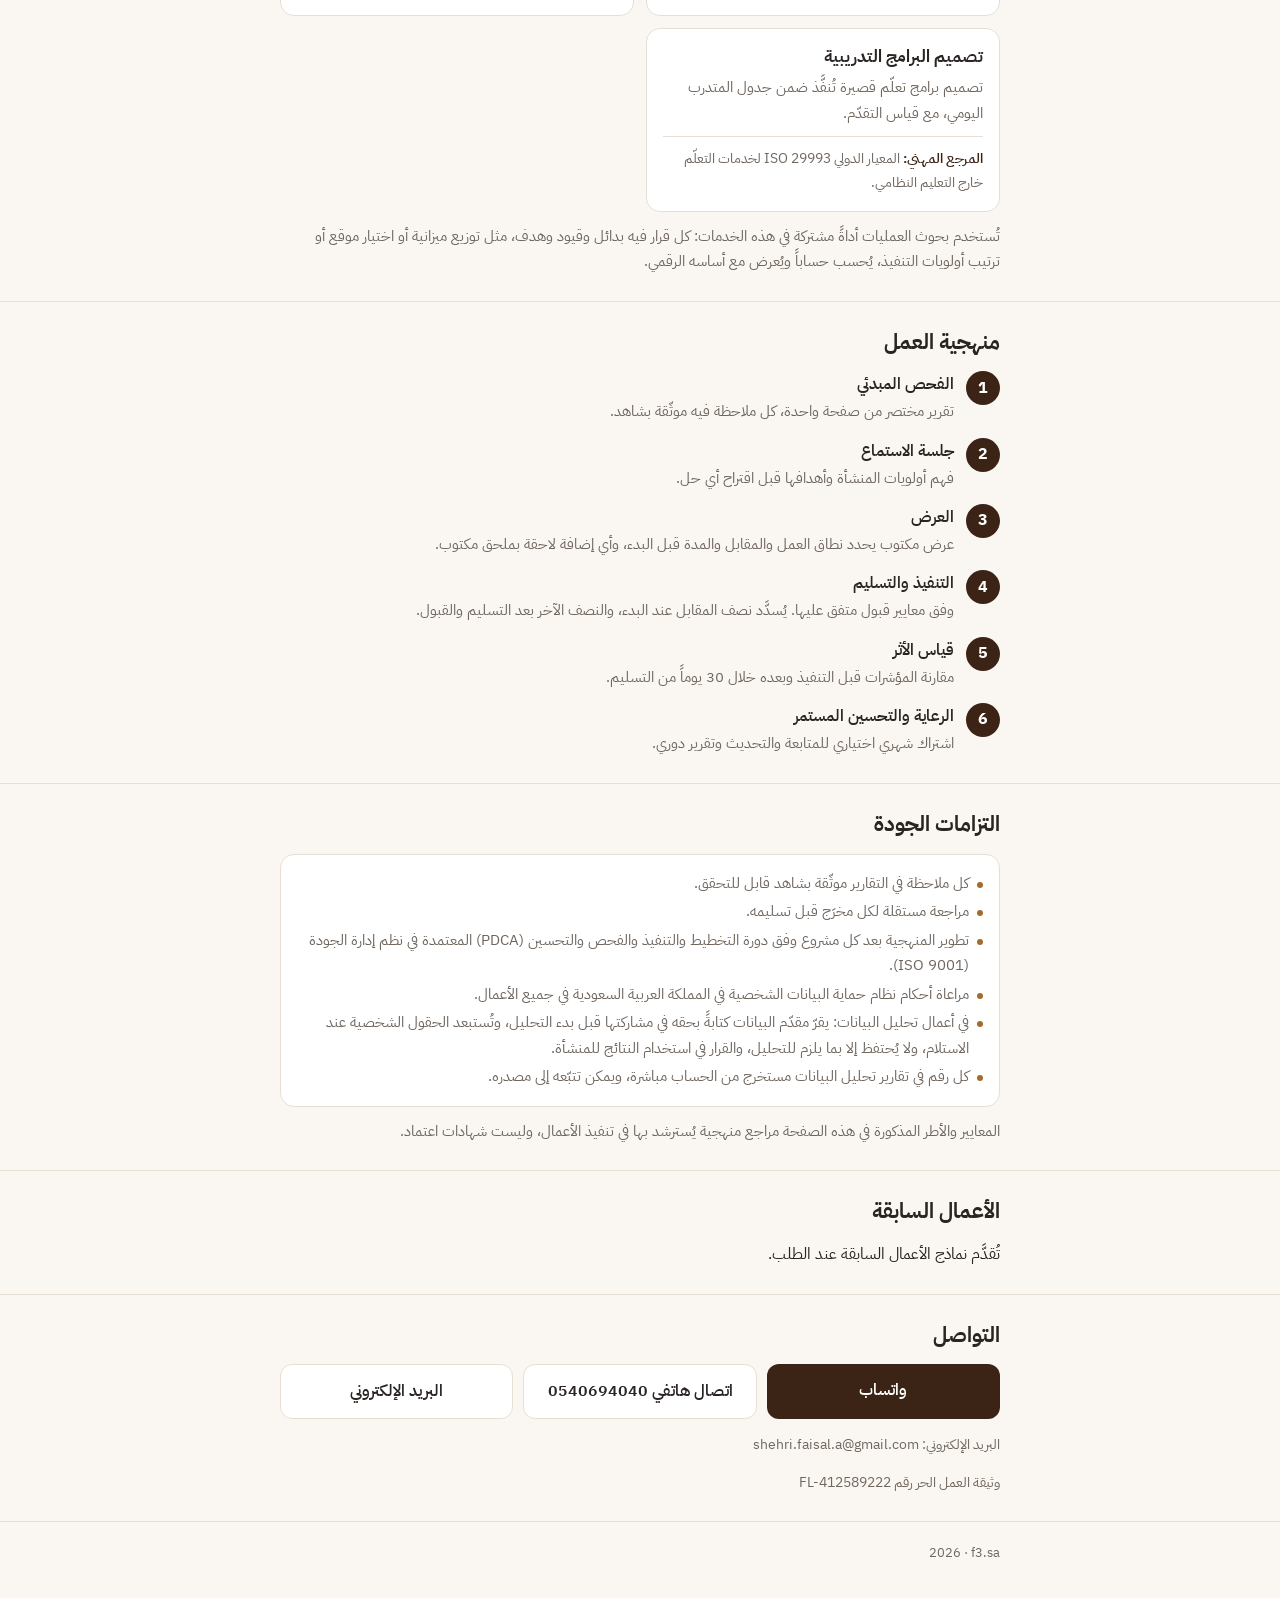
==== commit c36e53cf: "Services: operations research as a shared tool, peak times from the business's own data; quality: da" ====
--- a/index.html
+++ b/index.html
@@ -99,7 +99,7 @@
       <div class="cards">
         <div class="card">
           <h3>قرارات التشغيل من بيانات المنشأة</h3>
-          <p>تحليل البيانات المسجّلة في منصات البيع والحجز، مثل سلة وزد ونعيم، وفي البرامج المحاسبية ونقاط البيع المعتمدة لدى المنشأة، وتقديم قرار تشغيلي واحد كل شهر: المخزون والشراء، أو توزيع العاملين على أوقات الضغط، أو التسعير والعروض، أو التدفق النقدي، مع قياس النتيجة قبل التطبيق وبعده. للمنشآت بمختلف أحجامها وقطاعاتها.</p>
+          <p>تحليل البيانات المسجّلة في منصات البيع والحجز، مثل سلة وزد ونعيم، وفي البرامج المحاسبية ونقاط البيع المعتمدة لدى المنشأة، وتقديم قرار تشغيلي واحد كل شهر: المخزون والشراء، أو توزيع العاملين على أوقات الضغط، أو التسعير والعروض، أو التدفق النقدي، مع قياس النتيجة قبل التطبيق وبعده. تُحدَّد أوقات الذروة من بيانات المنشأة نفسها، ويُبيَّن لكل قرار أثره بالريال وقيمة تخفيف كل قيد يحدّه. للمنشآت بمختلف أحجامها وقطاعاتها.</p>
           <p class="std"><b>المرجع المهني:</b> بحوث العمليات <bdi dir="ltr">(Operations Research)</bdi> كما تعرّفها الجمعية الدولية لبحوث العمليات وعلوم الإدارة <bdi dir="ltr">(INFORMS)</bdi>: تحويل البيانات إلى رؤى لاتخاذ قرارات أفضل.</p>
         </div>
         <div class="card">
@@ -143,6 +143,7 @@
           <p class="std"><b>المرجع المهني:</b> المعيار الدولي <bdi dir="ltr">ISO 29993</bdi> لخدمات التعلّم خارج التعليم النظامي.</p>
         </div>
       </div>
+      <p class="also">تُستخدم بحوث العمليات أداةً مشتركة في هذه الخدمات: كل قرار فيه بدائل وقيود وهدف، مثل توزيع ميزانية أو اختيار موقع أو ترتيب أولويات التنفيذ، يُحسب حساباً ويُعرض مع أساسه الرقمي.</p>
     </div>
   </section>
 
@@ -169,6 +170,8 @@
           <li>مراجعة مستقلة لكل مخرَج قبل تسليمه.</li>
           <li>تطوير المنهجية بعد كل مشروع وفق دورة التخطيط والتنفيذ والفحص والتحسين <bdi dir="ltr">(PDCA)</bdi> المعتمدة في نظم إدارة الجودة <bdi dir="ltr">(ISO 9001)</bdi>.</li>
           <li>مراعاة أحكام نظام حماية البيانات الشخصية في المملكة العربية السعودية في جميع الأعمال.</li>
+          <li>في أعمال تحليل البيانات: يقرّ مقدّم البيانات كتابةً بحقه في مشاركتها قبل بدء التحليل، وتُستبعد الحقول الشخصية عند الاستلام، ولا يُحتفظ إلا بما يلزم للتحليل، والقرار في استخدام النتائج للمنشأة.</li>
+          <li>كل رقم في تقارير تحليل البيانات مستخرج من الحساب مباشرة، ويمكن تتبّعه إلى مصدره.</li>
         </ul>
       </div>
       <p class="also">المعايير والأطر المذكورة في هذه الصفحة مراجع منهجية يُسترشد بها في تنفيذ الأعمال، وليست شهادات اعتماد.</p>
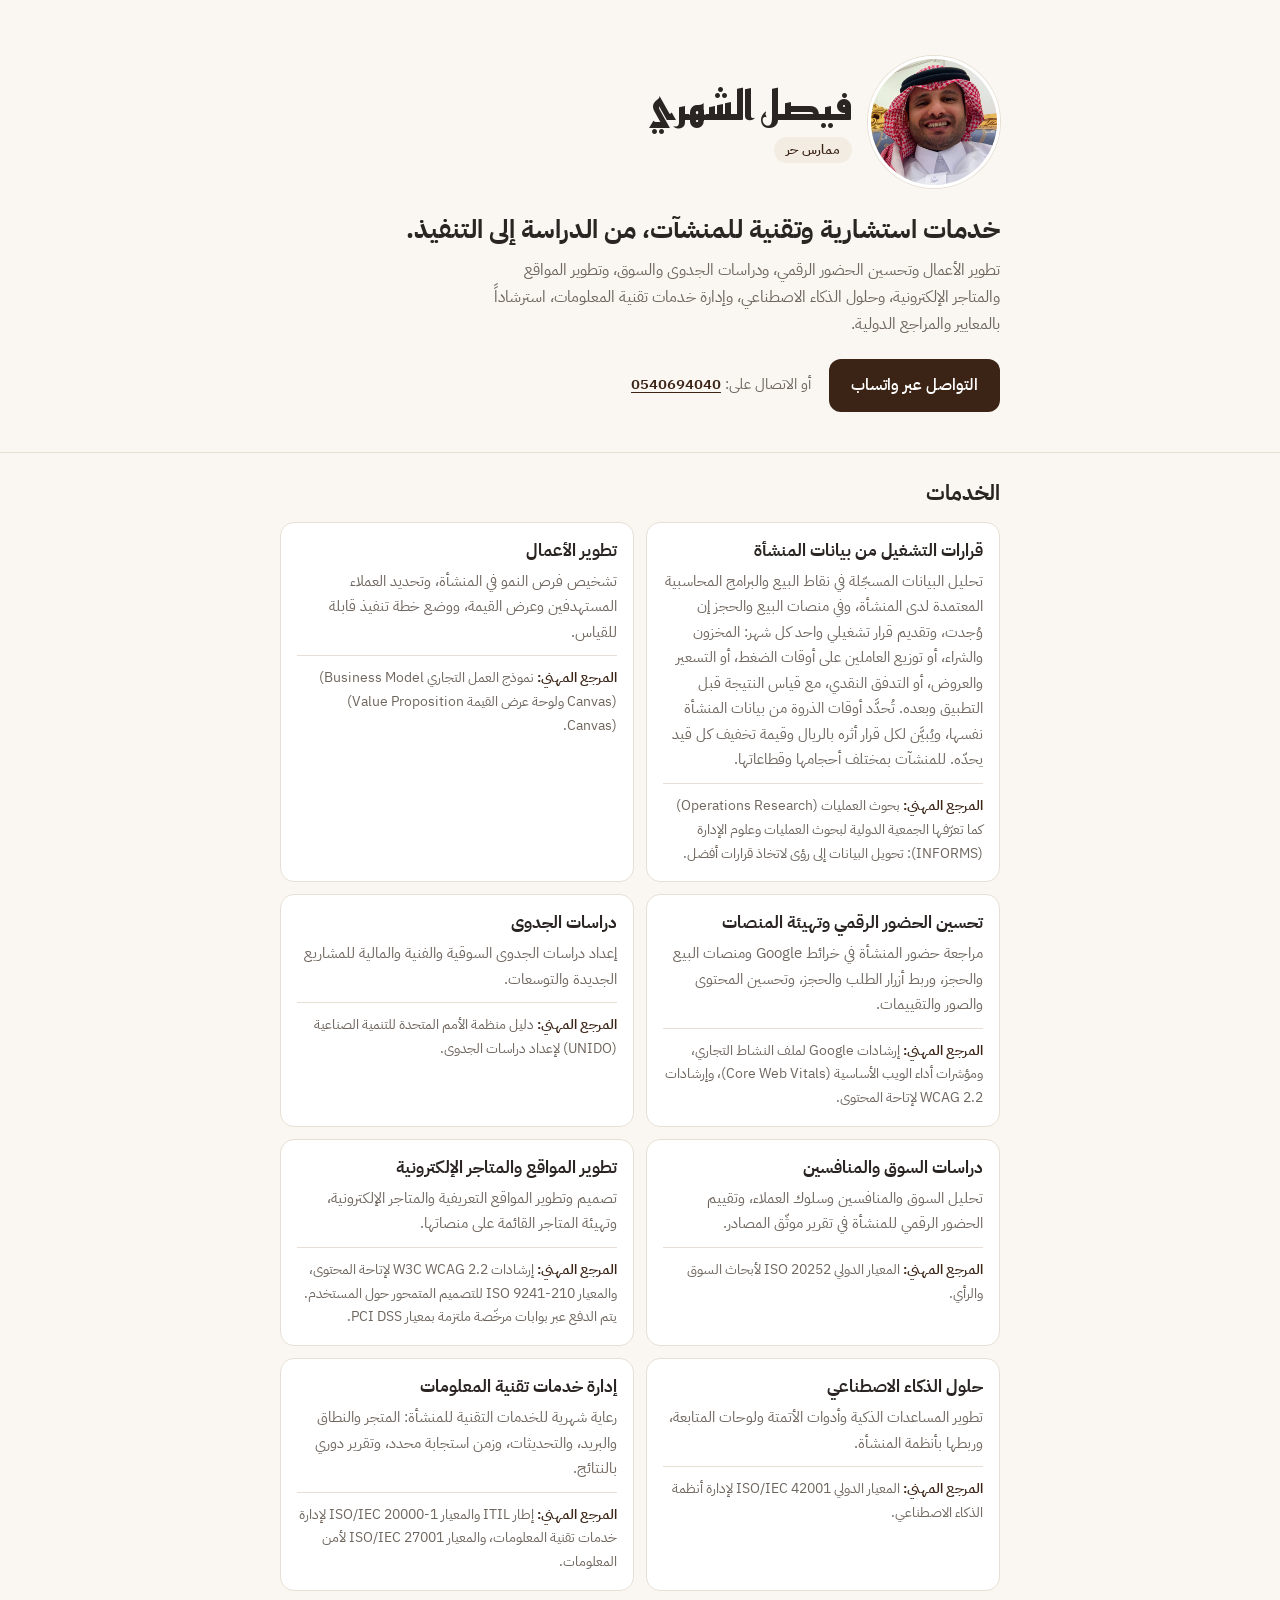
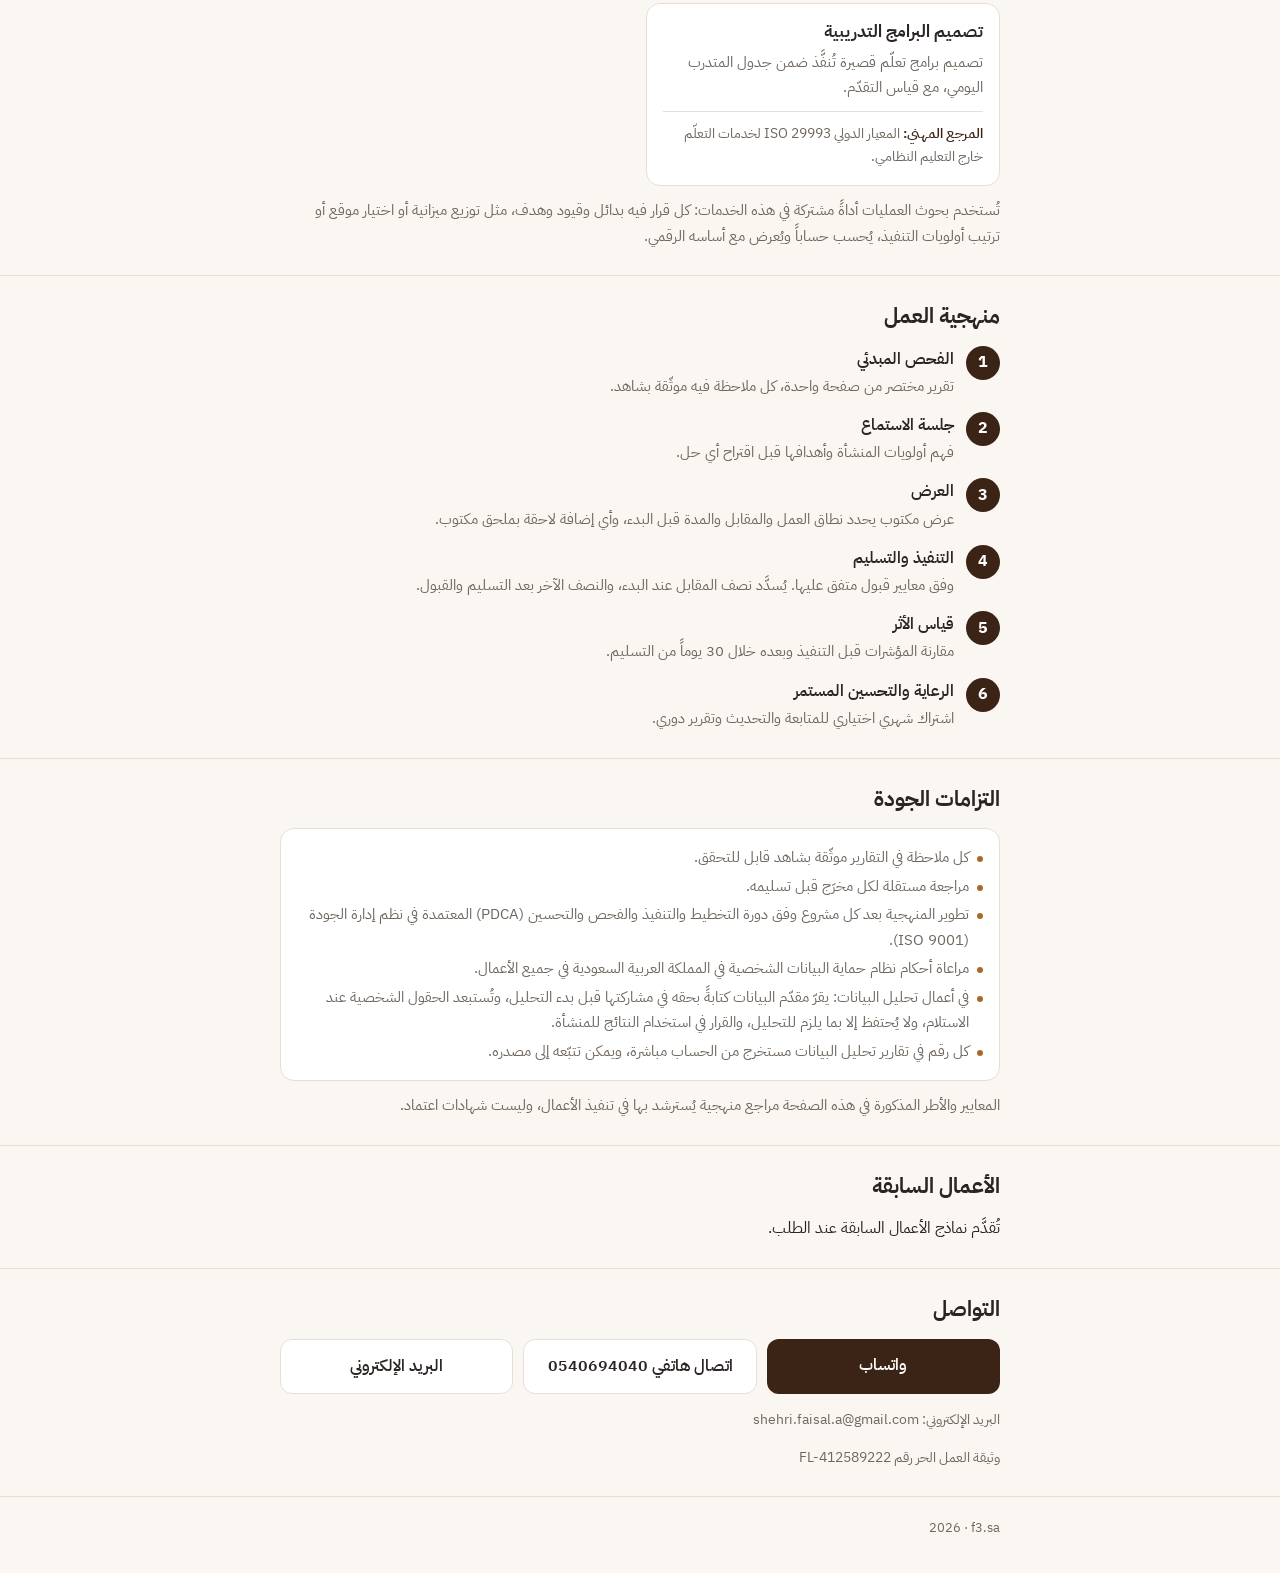
==== commit 2cf06d20: "Services: first card leads with point-of-sale and accounting systems Co-Authored-By: Claude Fable 5." ====
--- a/index.html
+++ b/index.html
@@ -99,7 +99,7 @@
       <div class="cards">
         <div class="card">
           <h3>قرارات التشغيل من بيانات المنشأة</h3>
-          <p>تحليل البيانات المسجّلة في منصات البيع والحجز، مثل سلة وزد ونعيم، وفي البرامج المحاسبية ونقاط البيع المعتمدة لدى المنشأة، وتقديم قرار تشغيلي واحد كل شهر: المخزون والشراء، أو توزيع العاملين على أوقات الضغط، أو التسعير والعروض، أو التدفق النقدي، مع قياس النتيجة قبل التطبيق وبعده. تُحدَّد أوقات الذروة من بيانات المنشأة نفسها، ويُبيَّن لكل قرار أثره بالريال وقيمة تخفيف كل قيد يحدّه. للمنشآت بمختلف أحجامها وقطاعاتها.</p>
+          <p>تحليل البيانات المسجّلة في نقاط البيع والبرامج المحاسبية المعتمدة لدى المنشأة، وفي منصات البيع والحجز إن وُجدت، وتقديم قرار تشغيلي واحد كل شهر: المخزون والشراء، أو توزيع العاملين على أوقات الضغط، أو التسعير والعروض، أو التدفق النقدي، مع قياس النتيجة قبل التطبيق وبعده. تُحدَّد أوقات الذروة من بيانات المنشأة نفسها، ويُبيَّن لكل قرار أثره بالريال وقيمة تخفيف كل قيد يحدّه. للمنشآت بمختلف أحجامها وقطاعاتها.</p>
           <p class="std"><b>المرجع المهني:</b> بحوث العمليات <bdi dir="ltr">(Operations Research)</bdi> كما تعرّفها الجمعية الدولية لبحوث العمليات وعلوم الإدارة <bdi dir="ltr">(INFORMS)</bdi>: تحويل البيانات إلى رؤى لاتخاذ قرارات أفضل.</p>
         </div>
         <div class="card">
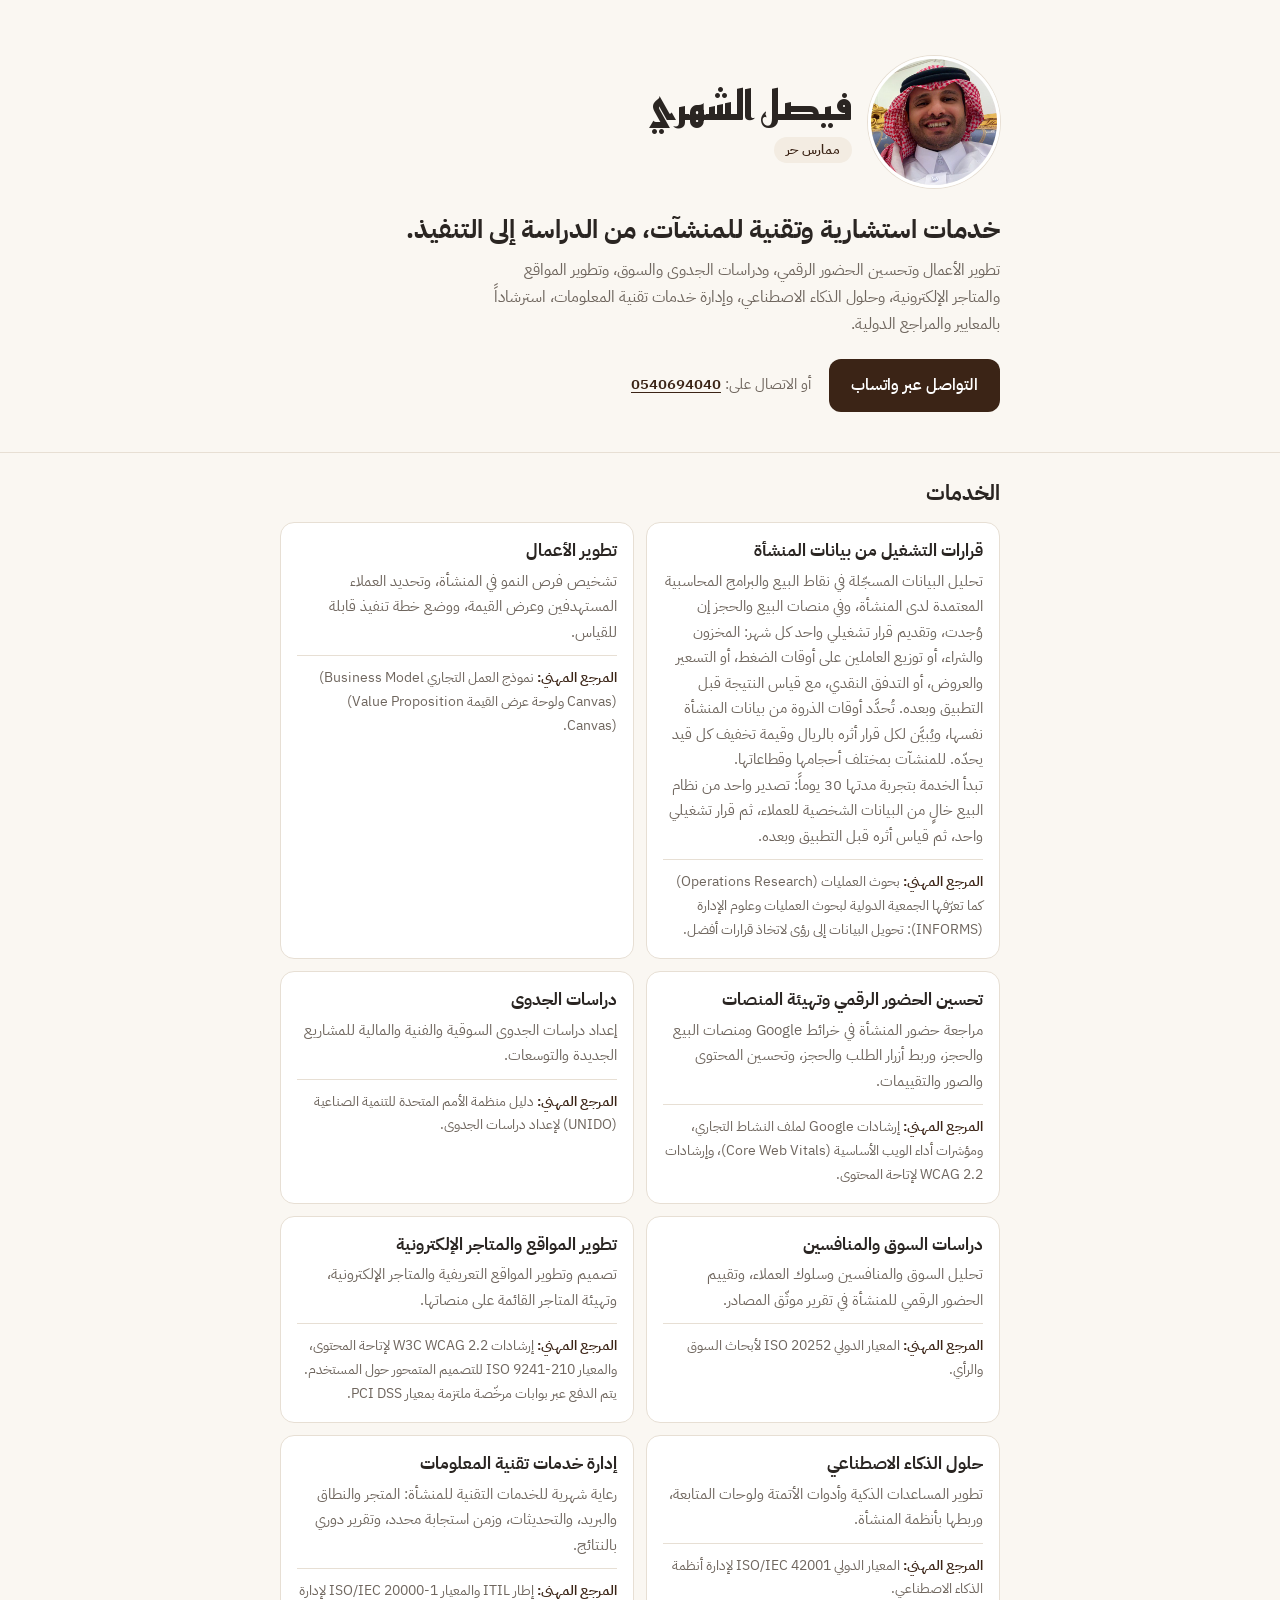
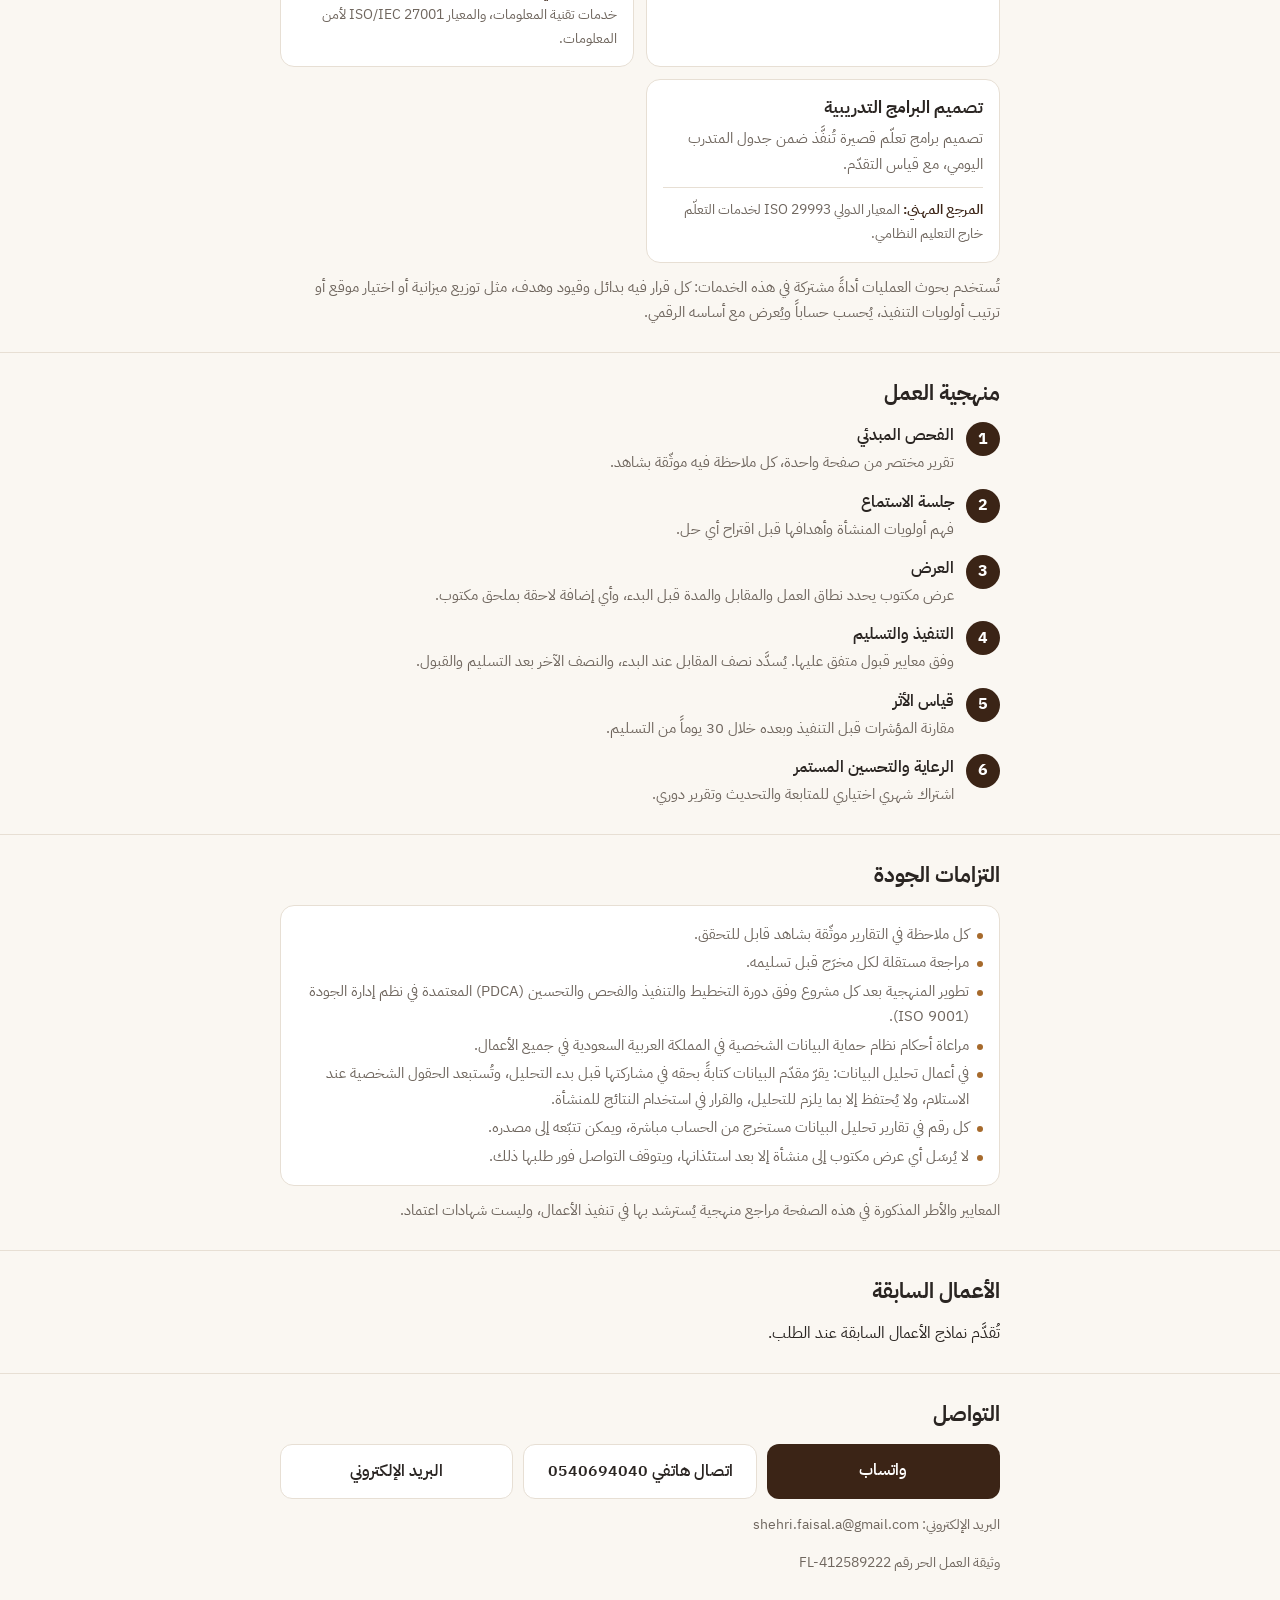
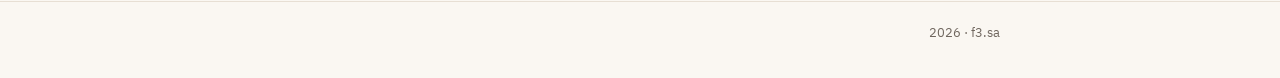
==== commit a6bff1f6: "Services: operations decisions start with a 30-day first-decision trial; quality: written offers onl" ====
--- a/index.html
+++ b/index.html
@@ -100,6 +100,7 @@
         <div class="card">
           <h3>قرارات التشغيل من بيانات المنشأة</h3>
           <p>تحليل البيانات المسجّلة في نقاط البيع والبرامج المحاسبية المعتمدة لدى المنشأة، وفي منصات البيع والحجز إن وُجدت، وتقديم قرار تشغيلي واحد كل شهر: المخزون والشراء، أو توزيع العاملين على أوقات الضغط، أو التسعير والعروض، أو التدفق النقدي، مع قياس النتيجة قبل التطبيق وبعده. تُحدَّد أوقات الذروة من بيانات المنشأة نفسها، ويُبيَّن لكل قرار أثره بالريال وقيمة تخفيف كل قيد يحدّه. للمنشآت بمختلف أحجامها وقطاعاتها.</p>
+          <p>تبدأ الخدمة بتجربة مدتها 30 يوماً: تصدير واحد من نظام البيع خالٍ من البيانات الشخصية للعملاء، ثم قرار تشغيلي واحد، ثم قياس أثره قبل التطبيق وبعده.</p>
           <p class="std"><b>المرجع المهني:</b> بحوث العمليات <bdi dir="ltr">(Operations Research)</bdi> كما تعرّفها الجمعية الدولية لبحوث العمليات وعلوم الإدارة <bdi dir="ltr">(INFORMS)</bdi>: تحويل البيانات إلى رؤى لاتخاذ قرارات أفضل.</p>
         </div>
         <div class="card">
@@ -172,6 +173,7 @@
           <li>مراعاة أحكام نظام حماية البيانات الشخصية في المملكة العربية السعودية في جميع الأعمال.</li>
           <li>في أعمال تحليل البيانات: يقرّ مقدّم البيانات كتابةً بحقه في مشاركتها قبل بدء التحليل، وتُستبعد الحقول الشخصية عند الاستلام، ولا يُحتفظ إلا بما يلزم للتحليل، والقرار في استخدام النتائج للمنشأة.</li>
           <li>كل رقم في تقارير تحليل البيانات مستخرج من الحساب مباشرة، ويمكن تتبّعه إلى مصدره.</li>
+          <li>لا يُرسَل أي عرض مكتوب إلى منشأة إلا بعد استئذانها، ويتوقف التواصل فور طلبها ذلك.</li>
         </ul>
       </div>
       <p class="also">المعايير والأطر المذكورة في هذه الصفحة مراجع منهجية يُسترشد بها في تنفيذ الأعمال، وليست شهادات اعتماد.</p>
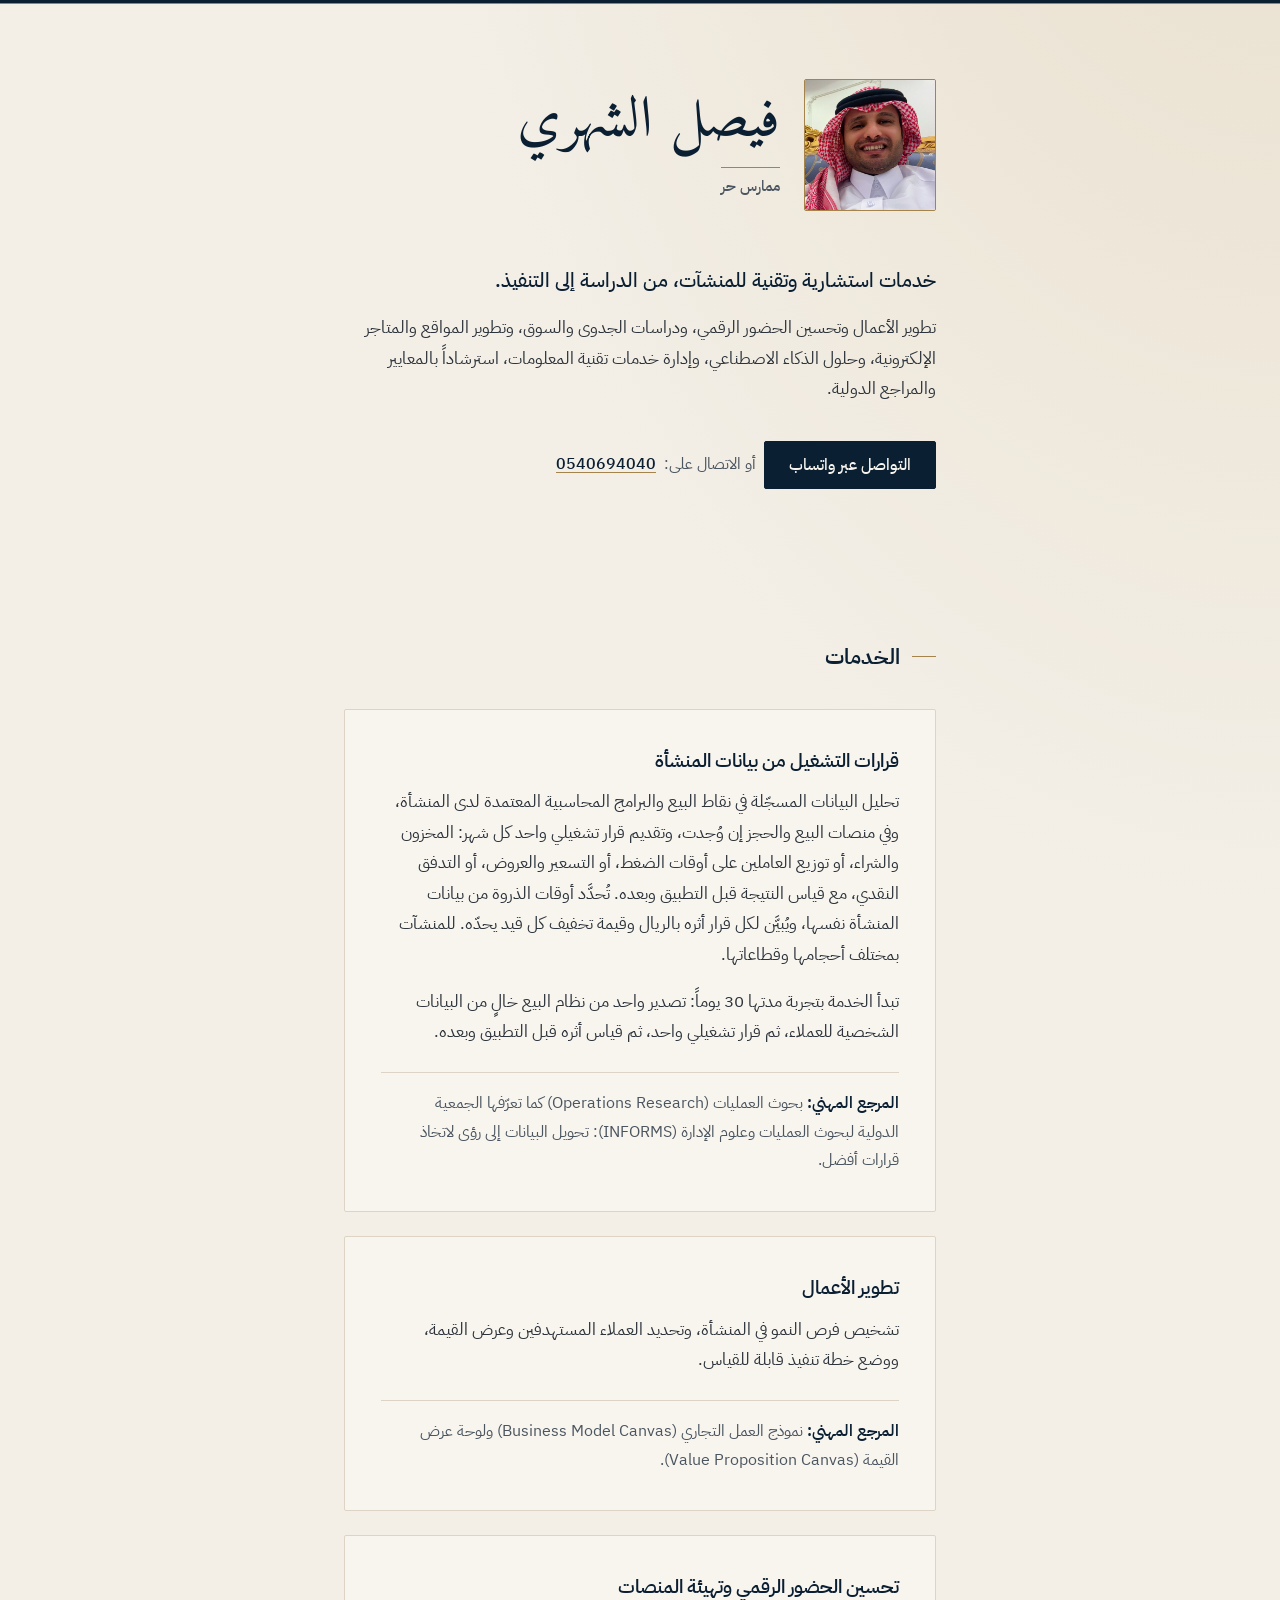
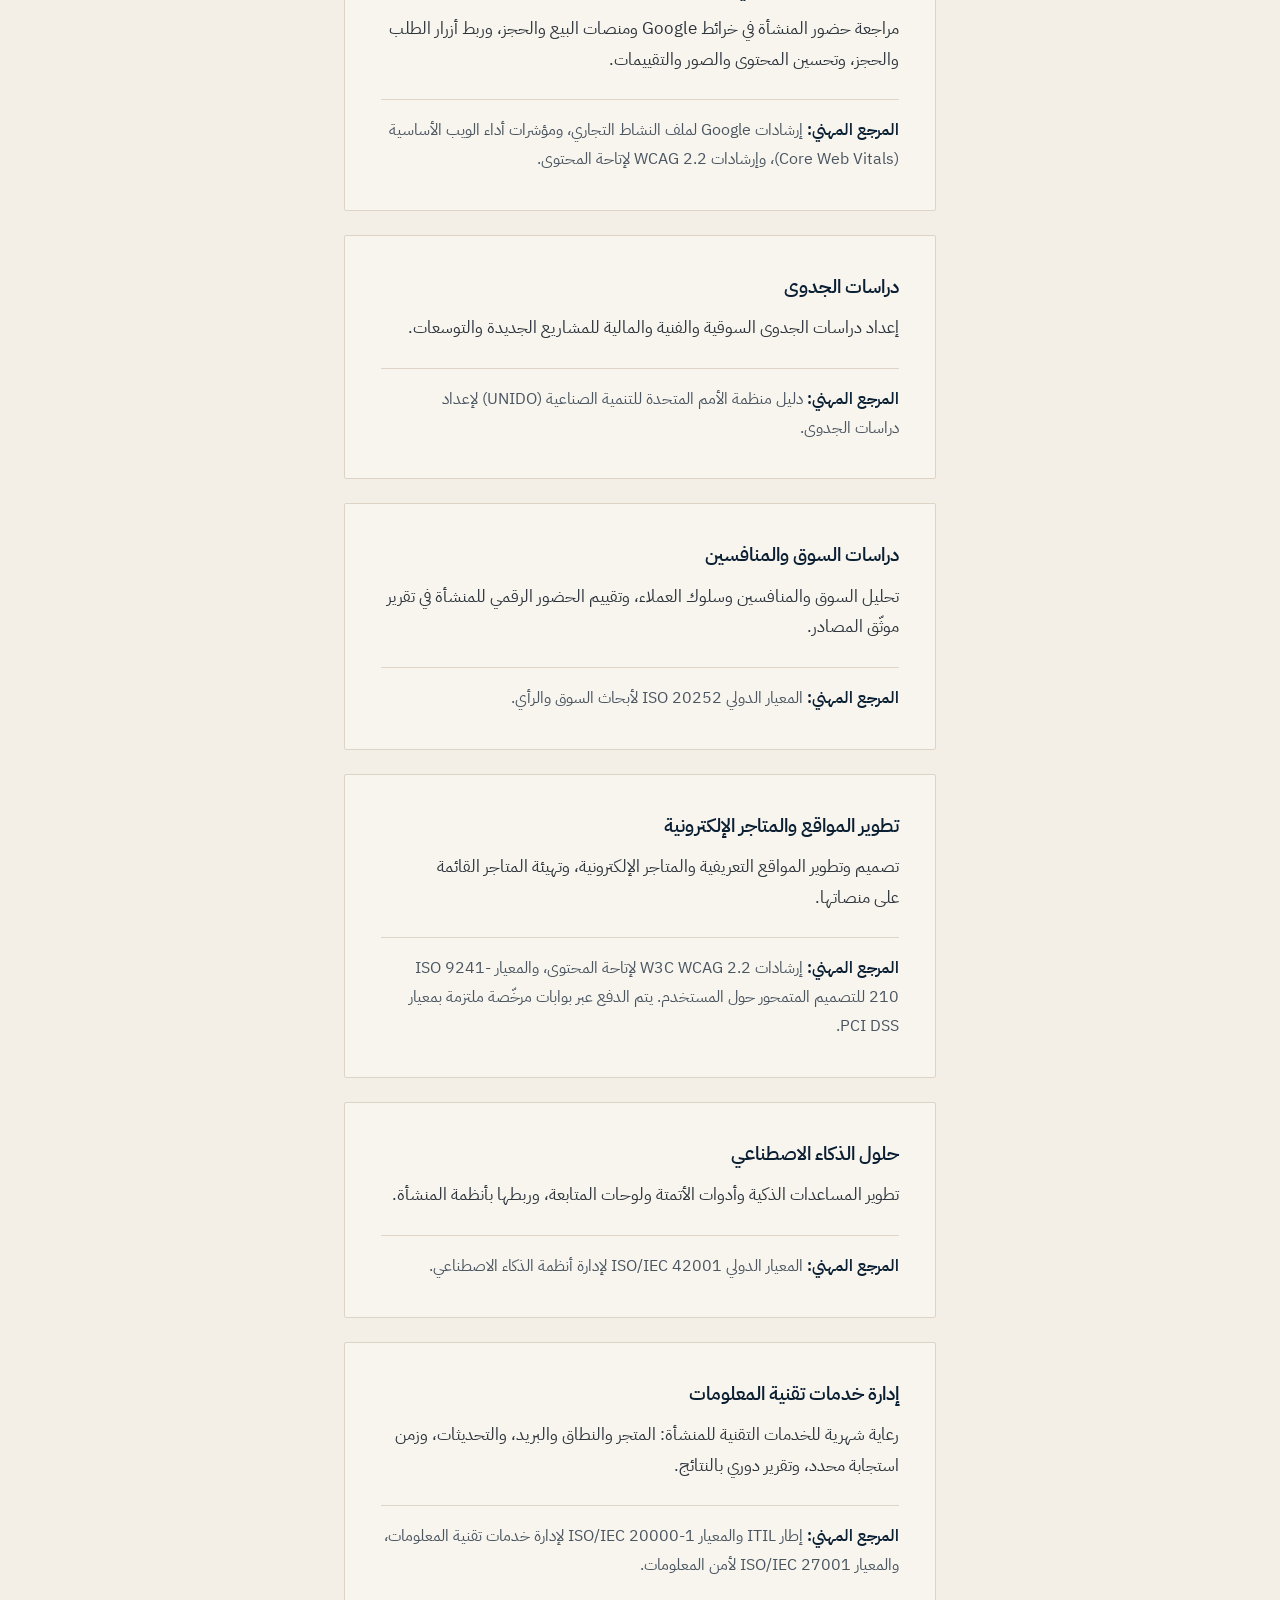
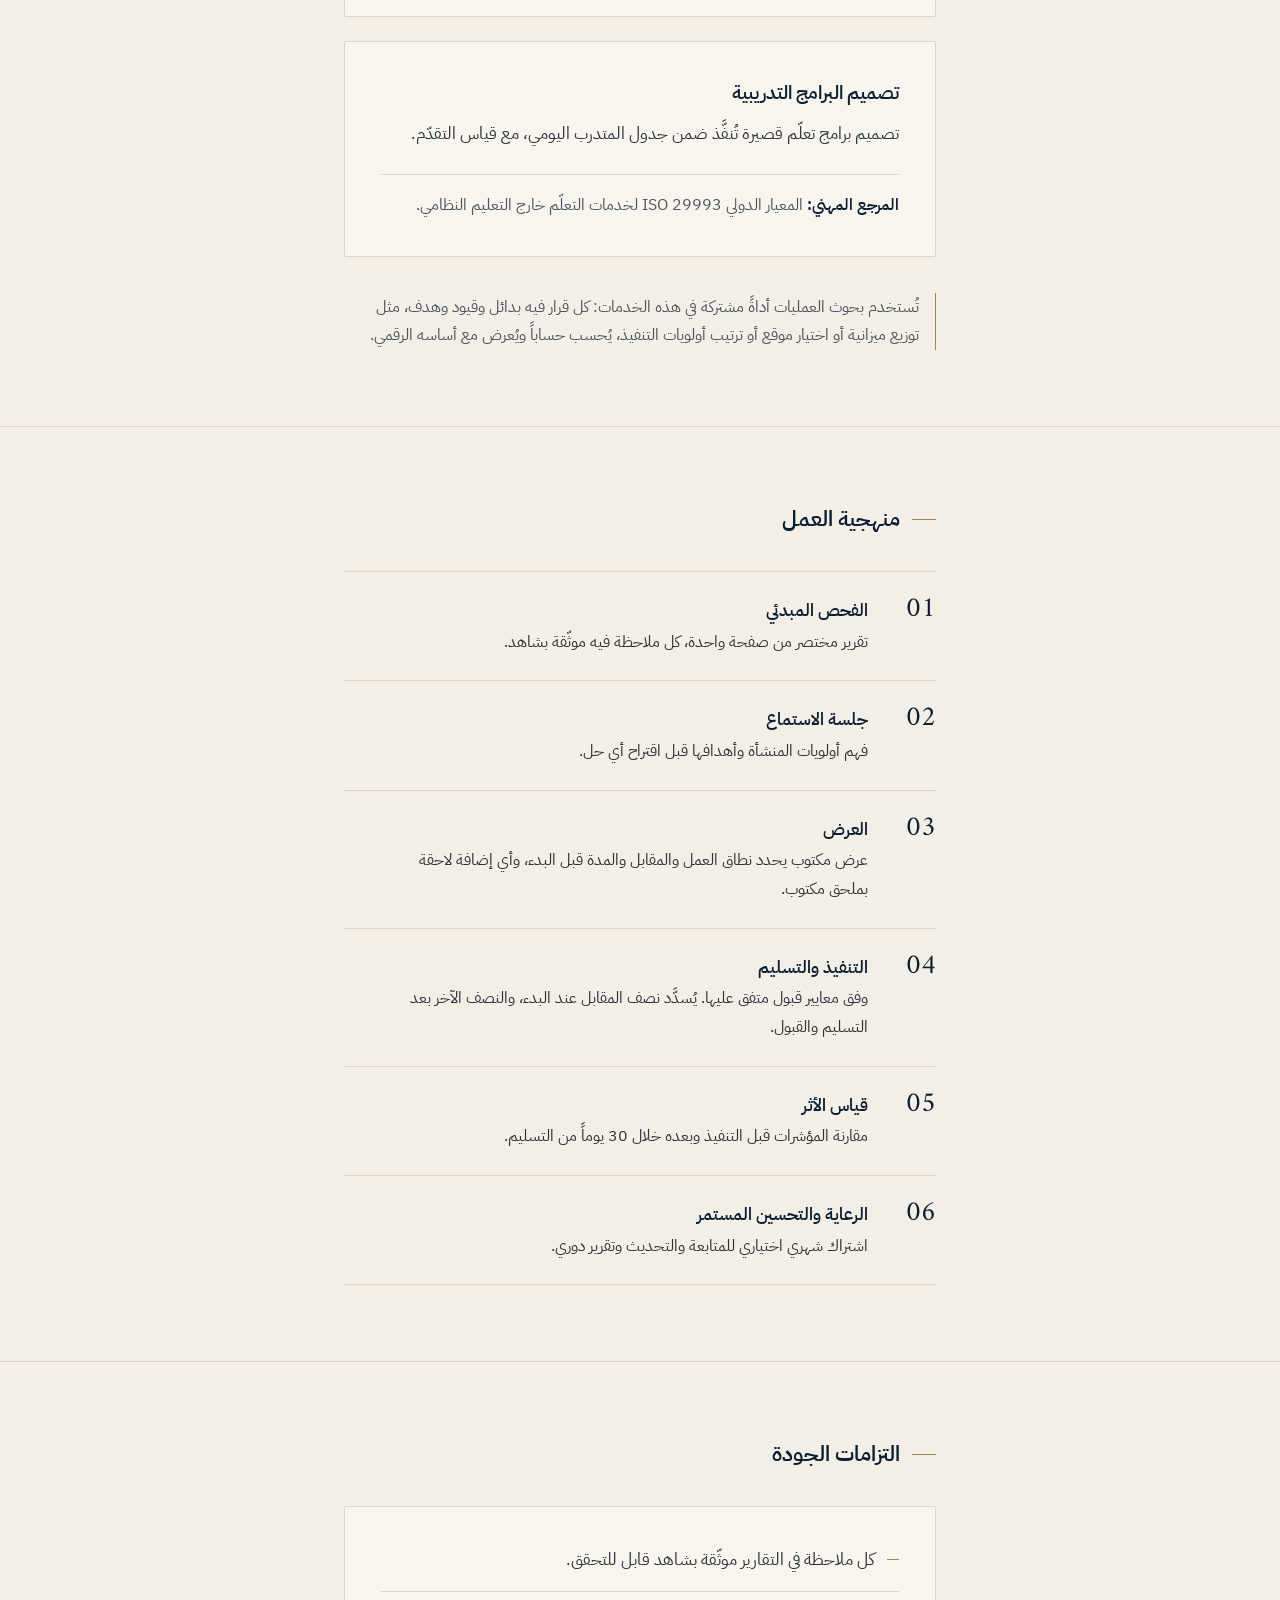
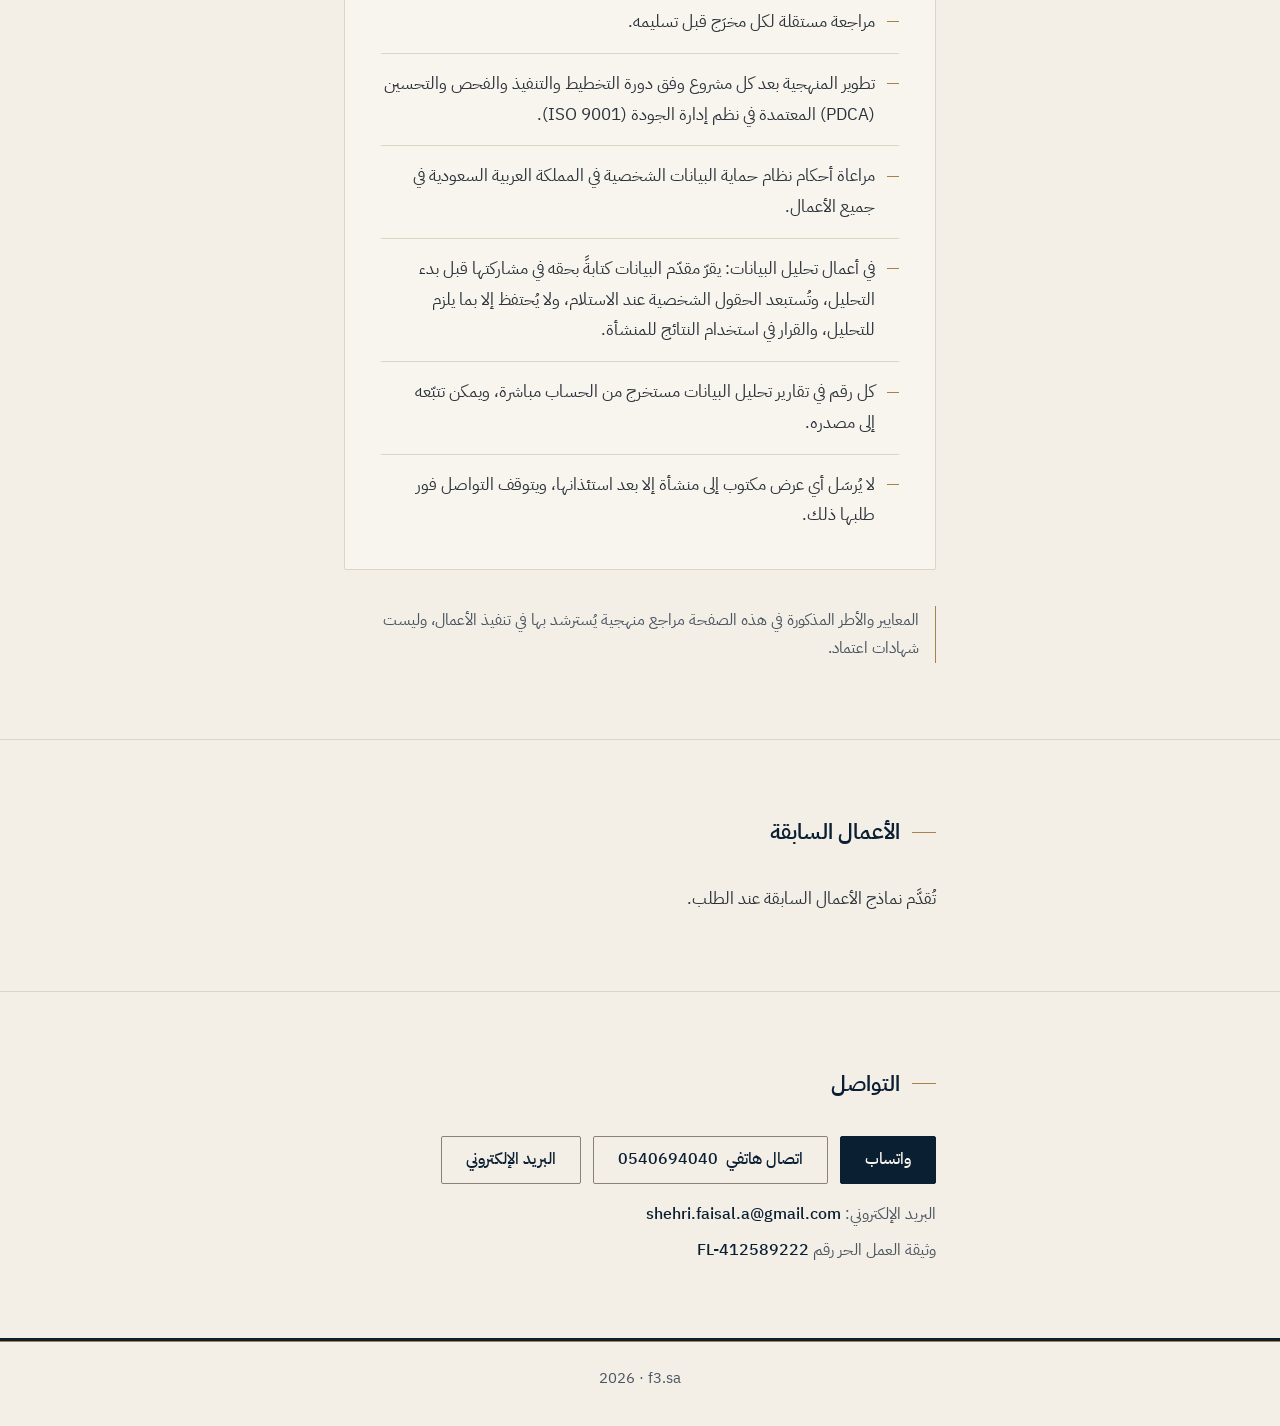
==== commit 2ed5c965: "Style: new theme (ink, ivory, brass accent); Amiri for the name, IBM Plex Sans Arabic for text; qual" ====
--- a/index.html
+++ b/index.html
@@ -7,68 +7,494 @@
 <meta name="description" content="فيصل الشهري، ممارس حر: تطوير الأعمال، وتحسين الحضور الرقمي، ودراسات الجدوى والسوق، وتطوير المواقع والمتاجر الإلكترونية، وحلول الذكاء الاصطناعي، وإدارة خدمات تقنية المعلومات.">
 <link rel="preconnect" href="https://fonts.googleapis.com">
 <link rel="preconnect" href="https://fonts.gstatic.com" crossorigin>
-<link href="https://fonts.googleapis.com/css2?family=IBM+Plex+Sans+Arabic:wght@400;500;600;700&family=Reem+Kufi:wght@700&display=swap" rel="stylesheet">
+<link href="https://fonts.googleapis.com/css2?family=Amiri:wght@400&family=IBM+Plex+Sans+Arabic:wght@400;500;600&display=swap" rel="stylesheet">
 <style>
-/* One column, one photo, one line, one main action. The display font is used for the name only. */
-:root{
-  color-scheme:light;
-  --paper:#FAF7F2; --card:#FFFFFF; --ink:#2A2522; --muted:#6F665E; --accent:#A66A2C; --deep:#3B2416; --gold:#E3B261; --line:#E7DFD4; --tint:#F3ECE2;
-  --font:'IBM Plex Sans Arabic','Segoe UI',Tahoma,sans-serif;
-  --display:'Reem Kufi','IBM Plex Sans Arabic','Segoe UI',Tahoma,sans-serif;
-}
-*{box-sizing:border-box}
-body{margin:0;background:var(--paper);color:var(--ink);font-family:var(--font);font-size:16px;line-height:1.7}
-h1,h2,h3,p,ul,ol{margin:0;padding:0}
-h2,h3{font-weight:700;line-height:1.4;text-wrap:balance}
-a{color:inherit}
-:focus-visible{outline:3px solid var(--gold);outline-offset:2px}
-.wrap{max-width:760px;margin:0 auto;padding:0 20px}
-bdi{unicode-bidi:isolate}
-
-.hero{padding:36px 0 30px}
-.who{display:flex;align-items:center;gap:16px}
-.who img{flex:none;width:108px;height:108px;border-radius:50%;object-fit:cover;border:3px solid var(--card);box-shadow:0 0 0 1px var(--line)}
-.who h1{font-family:var(--display);font-size:32px;line-height:1.25}
-.chip{display:inline-block;margin-top:6px;font-size:13px;font-weight:600;color:var(--deep);background:var(--tint);border-radius:999px;padding:2px 12px}
-.pitch{font-size:22px;font-weight:700;line-height:1.5;margin-top:22px;text-wrap:balance}
-.sub{color:var(--muted);margin-top:8px;max-width:52ch}
-.cta{display:flex;flex-wrap:wrap;align-items:center;gap:10px 18px;margin-top:20px}
-.btn{display:inline-block;text-decoration:none;border-radius:12px;padding:13px 22px;font-weight:600;font-size:16px;background:var(--deep);color:#fff}
-.btn.line{background:var(--card);color:var(--ink);border:1.5px solid var(--line)}
-.plain{font-size:15px;color:var(--muted)}
-.plain a{color:var(--deep);font-weight:600;text-underline-offset:3px}
-
-section{padding:26px 0;border-top:1px solid var(--line)}
-section > .wrap > h2{font-size:21px;margin-bottom:14px}
-.cards{display:grid;grid-template-columns:1fr;gap:12px}
-.card{background:var(--card);border:1px solid var(--line);border-radius:14px;padding:16px}
-.card h3{font-size:17px;margin-bottom:6px}
-.card p{font-size:15px;color:var(--muted)}
-.card .std{margin-top:10px;padding-top:10px;border-top:1px solid var(--line);font-size:14px}
-.card .std b{color:var(--deep);font-weight:600}
-.card ul{list-style:none;display:grid;gap:3px;color:var(--muted);font-size:15px}
-.card li{padding-inline-start:14px;position:relative}
-.card li::before{content:"";position:absolute;inset-inline-start:0;top:.72em;width:6px;height:6px;border-radius:50%;background:var(--accent)}
-.also{margin-top:12px;font-size:15px;color:var(--muted)}
-
-.steps{list-style:none;display:grid;gap:12px;counter-reset:s}
-.steps li{counter-increment:s;display:grid;grid-template-columns:34px 1fr;gap:12px;align-items:start}
-.steps li::before{content:counter(s);width:34px;height:34px;border-radius:50%;background:var(--deep);color:#fff;font-weight:700;display:grid;place-items:center}
-.steps b{display:block;font-weight:600}
-.steps span{color:var(--muted);font-size:15px}
-
-.contact .btns{display:grid;grid-template-columns:1fr;gap:10px}
-.contact .btn{text-align:center}
-.doc{margin-top:14px;font-size:14px;color:var(--muted)}
-footer{padding:20px 0 34px;border-top:1px solid var(--line);font-size:13px;color:var(--muted)}
-
-@media (min-width:640px){
-  .hero{padding:56px 0 40px}
-  .who img{width:132px;height:132px}
-  .who h1{font-size:40px}
-  .pitch{font-size:26px}
-  .cards{grid-template-columns:1fr 1fr}
-  .contact .btns{grid-template-columns:repeat(3,1fr)}
+:root {
+  color-scheme: light;
+  --ink: #0b1f33;
+  --ink-soft: #16324f;
+  --ink-deep: #071422;
+  --brass: #a4844a;
+  --bg: #f3efe7;
+  --paper: #f8f5ef;
+  --wash: #e7dcc8;
+  --text: #2c333a;
+  --muted: #4a5560;
+  --line: #ddd4c6;
+  --line-strong: #8c8172;
+  --hover: #ebe4d8;
+  --select: #e6d3ae;
+  --font-display: "Amiri", "Noto Naskh Arabic", "Times New Roman", serif;
+  --font-body: "IBM Plex Sans Arabic", "Segoe UI", Tahoma, sans-serif;
+  --radius: 2px;
+  --measure: 40rem;
+  --space-1: 0.25rem;
+  --space-2: 0.5rem;
+  --space-3: 0.75rem;
+  --space-4: 1rem;
+  --space-5: 1.5rem;
+  --space-6: 2.25rem;
+  --space-7: 3.25rem;
+  --space-8: 4.75rem;
+  --motion: 180ms;
+}
+
+*,
+*::before,
+*::after {
+  box-sizing: border-box;
+}
+
+html {
+  color-scheme: light;
+  background: var(--bg);
+  -webkit-text-size-adjust: 100%;
+}
+
+html,
+body {
+  margin: 0;
+  overflow-x: clip;
+}
+
+body {
+  min-height: 100vh;
+  background-color: var(--bg);
+  background-image: radial-gradient(130% 42% at 100% -8%, var(--wash) 0%, transparent 54%);
+  color: var(--text);
+  font-family: var(--font-body);
+  font-size: 1.0625rem;
+  font-weight: 400;
+  line-height: 1.8;
+  font-synthesis: none;
+  text-rendering: optimizeLegibility;
+}
+
+body::before {
+  content: "";
+  display: block;
+  height: 3px;
+  background: var(--ink);
+  box-shadow: 0 1px 0 var(--brass);
+}
+
+::selection {
+  background: var(--select);
+  color: var(--ink);
+}
+
+:focus-visible {
+  outline: 2px solid var(--ink);
+  outline-offset: 3px;
+}
+
+.wrap {
+  width: min(100%, var(--measure));
+  margin-inline: auto;
+  padding-inline: var(--space-5);
+}
+
+h1,
+h2,
+h3,
+p,
+ul,
+ol {
+  margin: 0;
+}
+
+h1,
+h2 {
+  text-wrap: balance;
+}
+
+p,
+li,
+.plain {
+  text-wrap: pretty;
+}
+
+h1 {
+  font-family: var(--font-display);
+  font-weight: 400;
+  font-size: clamp(2.5rem, 8vw, 3.6rem);
+  line-height: 1.15;
+  color: var(--ink);
+}
+
+h2 {
+  display: flex;
+  align-items: center;
+  gap: var(--space-3);
+  margin-block-end: var(--space-6);
+  color: var(--ink);
+  font-size: 1.375rem;
+  font-weight: 600;
+  line-height: 1.45;
+}
+
+h2::before {
+  content: "";
+  width: 1.5rem;
+  height: 1px;
+  flex: none;
+  background: var(--brass);
+}
+
+h3 {
+  margin-block-end: var(--space-3);
+  color: var(--ink);
+  font-size: 1.1875rem;
+  font-weight: 600;
+  line-height: 1.55;
+}
+
+a {
+  color: var(--ink);
+  text-decoration-thickness: 1px;
+  text-underline-offset: 0.2em;
+  transition:
+    color var(--motion) ease,
+    background-color var(--motion) ease,
+    border-color var(--motion) ease;
+}
+
+b {
+  font-weight: 600;
+}
+
+bdi {
+  unicode-bidi: isolate;
+}
+
+.hero {
+  padding-block: var(--space-7) var(--space-8);
+}
+
+.who {
+  display: flex;
+  align-items: center;
+  gap: var(--space-5);
+}
+
+.who img {
+  width: 104px;
+  height: 104px;
+  flex: none;
+  object-fit: cover;
+  border: 1px solid var(--brass);
+  border-radius: var(--radius);
+  background: var(--paper);
+}
+
+.chip {
+  display: inline-block;
+  margin-block-start: var(--space-3);
+  padding-block-start: var(--space-2);
+  border-block-start: 1px solid var(--brass);
+  color: var(--muted);
+  font-size: 0.9375rem;
+  font-weight: 500;
+  line-height: 1.4;
+}
+
+.pitch {
+  margin-block-start: var(--space-7);
+  color: var(--ink);
+  font-size: 1.25rem;
+  font-weight: 500;
+  line-height: 1.7;
+}
+
+.sub {
+  margin-block-start: var(--space-4);
+}
+
+.cta {
+  display: flex;
+  flex-direction: column;
+  align-items: stretch;
+  gap: var(--space-2);
+  margin-block-start: var(--space-6);
+}
+
+.plain {
+  color: var(--muted);
+  font-size: 1rem;
+  line-height: 1.6;
+}
+
+.plain a {
+  display: inline-flex;
+  align-items: center;
+  min-height: 44px;
+  padding-inline: var(--space-1);
+  font-weight: 500;
+  text-decoration-line: underline;
+  text-decoration-color: var(--brass);
+}
+
+.plain a:hover {
+  text-decoration-color: var(--ink);
+}
+
+.btn {
+  display: inline-flex;
+  align-items: center;
+  justify-content: center;
+  gap: var(--space-2);
+  min-height: 48px;
+  padding-block: 0.7rem;
+  padding-inline: var(--space-5);
+  border: 1px solid var(--ink);
+  border-radius: var(--radius);
+  background: var(--ink);
+  color: var(--paper);
+  font: inherit;
+  font-weight: 500;
+  font-size: 1rem;
+  line-height: 1.4;
+  text-align: center;
+  text-decoration: none;
+  cursor: pointer;
+}
+
+.btn:hover {
+  background: var(--ink-soft);
+  border-color: var(--ink-soft);
+  color: var(--paper);
+}
+
+.btn:active {
+  background: var(--ink-deep);
+  border-color: var(--ink-deep);
+}
+
+.btn.line {
+  background: transparent;
+  color: var(--ink);
+  border-color: var(--line-strong);
+}
+
+.btn.line:hover {
+  background: var(--hover);
+  border-color: var(--ink);
+  color: var(--ink);
+}
+
+.btn.line:active {
+  background: var(--line);
+  border-color: var(--ink);
+  color: var(--ink);
+}
+
+section {
+  padding-block: var(--space-7);
+}
+
+section + section {
+  border-top: 1px solid var(--line);
+}
+
+.cards {
+  display: flex;
+  flex-direction: column;
+  gap: var(--space-5);
+}
+
+.card {
+  padding: var(--space-5);
+  border: 1px solid var(--line);
+  border-radius: var(--radius);
+  background: var(--paper);
+  transition: border-color var(--motion) ease;
+}
+
+.card:hover {
+  border-color: var(--line-strong);
+}
+
+.card p + p {
+  margin-block-start: var(--space-4);
+}
+
+.card p.std {
+  margin-block-start: var(--space-5);
+  padding-block-start: var(--space-4);
+  border-top: 1px solid var(--line);
+  color: var(--muted);
+  font-size: 1rem;
+  line-height: 1.8;
+}
+
+.std b {
+  color: var(--ink);
+}
+
+.also {
+  margin-block-start: var(--space-6);
+  padding-inline-start: var(--space-4);
+  border-inline-start: 1px solid var(--brass);
+  color: var(--muted);
+  font-size: 1rem;
+  line-height: 1.8;
+}
+
+.steps {
+  margin: 0;
+  padding: 0;
+  list-style: none;
+  counter-reset: step;
+  border-block-start: 1px solid var(--line);
+}
+
+.steps li {
+  display: grid;
+  grid-template-columns: 3.25rem minmax(0, 1fr);
+  column-gap: var(--space-4);
+  align-items: baseline;
+  padding-block: var(--space-5);
+  border-block-end: 1px solid var(--line);
+  counter-increment: step;
+}
+
+.steps li::before {
+  content: counter(step, decimal-leading-zero);
+  grid-column: 1;
+  direction: ltr;
+  color: var(--ink);
+  font-family: var(--font-display);
+  font-size: 1.75rem;
+  font-variant-numeric: lining-nums tabular-nums;
+  line-height: 1;
+  unicode-bidi: isolate;
+}
+
+.steps li > div {
+  grid-column: 2;
+  min-width: 0;
+}
+
+.steps b {
+  display: block;
+  color: var(--ink);
+  font-size: 1.0625rem;
+  line-height: 1.5;
+}
+
+.steps span {
+  display: block;
+  margin-block-start: var(--space-1);
+  font-size: 1rem;
+  line-height: 1.8;
+}
+
+.card ul {
+  margin: 0;
+  padding: 0;
+  list-style: none;
+}
+
+.card li {
+  position: relative;
+  padding-block: 0.95rem;
+  padding-inline-start: calc(0.75rem + var(--space-3));
+  border-bottom: 1px solid var(--line);
+}
+
+.card li:first-child {
+  padding-block-start: 0.1rem;
+}
+
+.card li:last-child {
+  padding-block-end: 0.1rem;
+  border-bottom: 0;
+}
+
+.card li::before {
+  content: "";
+  position: absolute;
+  inset-inline-start: 0;
+  top: calc(0.95rem + 0.85em);
+  width: 0.75rem;
+  height: 1px;
+  background: var(--brass);
+}
+
+.card li:first-child::before {
+  top: calc(0.1rem + 0.85em);
+}
+
+.btns {
+  display: flex;
+  flex-direction: column;
+  align-items: stretch;
+  gap: var(--space-3);
+}
+
+.doc {
+  margin-block-start: var(--space-4);
+  color: var(--muted);
+  font-size: 1rem;
+  line-height: 1.8;
+}
+
+.doc + .doc {
+  margin-block-start: var(--space-2);
+}
+
+.doc bdi {
+  color: var(--ink);
+  font-weight: 500;
+}
+
+footer {
+  border-top: 1px solid var(--brass);
+  box-shadow: 0 -3px 0 var(--ink);
+  padding-block: var(--space-5) var(--space-6);
+  color: var(--muted);
+  font-size: 0.9375rem;
+  line-height: 1.6;
+}
+
+footer .wrap {
+  text-align: center;
+}
+
+@media (min-width: 480px) {
+  .who img {
+    width: 132px;
+    height: 132px;
+  }
+}
+
+@media (min-width: 720px) {
+  .hero {
+    padding-block: var(--space-8);
+  }
+
+  section {
+    padding-block: var(--space-8);
+  }
+
+  .cta,
+  .btns {
+    flex-direction: row;
+    flex-wrap: wrap;
+    align-items: center;
+  }
+
+  .card {
+    padding: var(--space-6);
+  }
+}
+
+@media (prefers-reduced-motion: reduce) {
+  *,
+  *::before,
+  *::after {
+    transition: none !important;
+  }
 }
 </style>
 </head>
